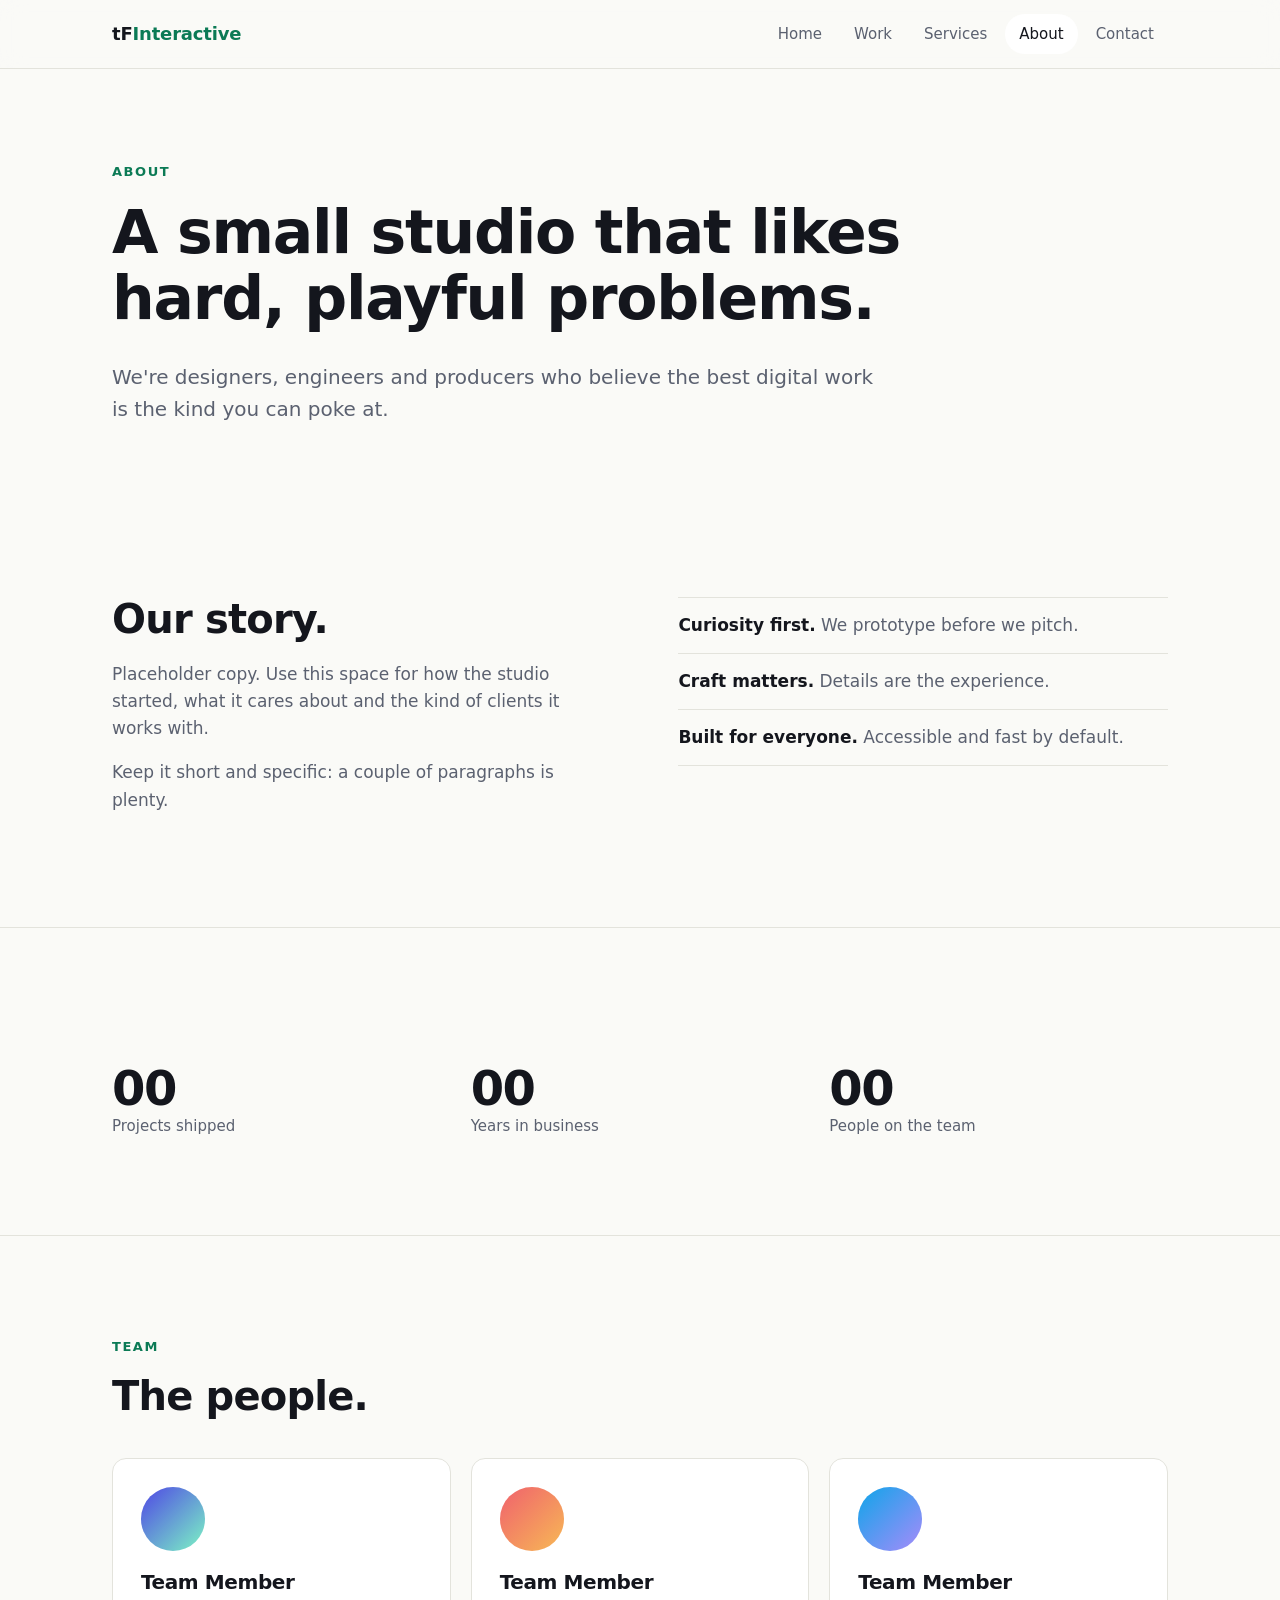
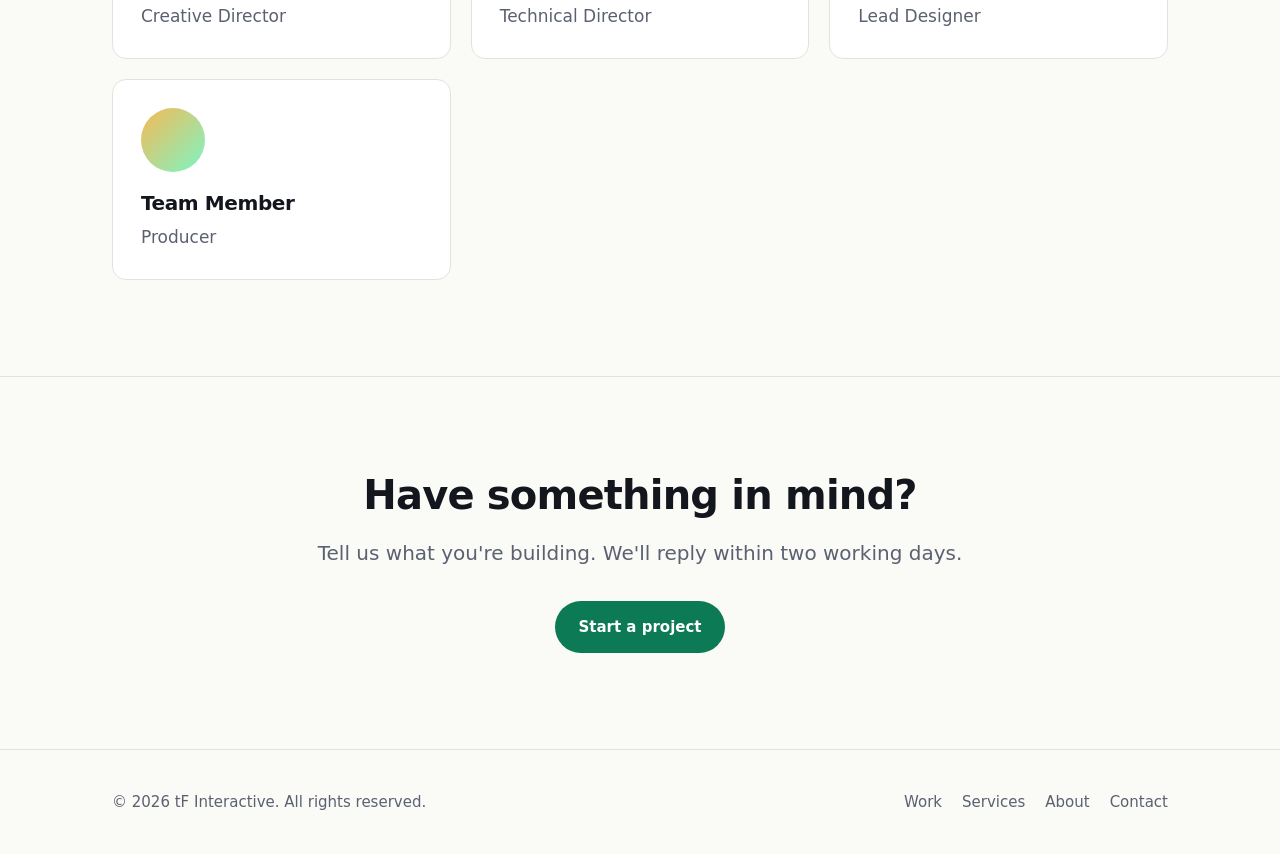
==== about.html @ cb9903c8 "Add five-page static website shell for interactive media company Home, Work, Services, About and Con" ====
<!DOCTYPE html>
<html lang="en">
<head>
  <meta charset="utf-8">
  <meta name="viewport" content="width=device-width, initial-scale=1">
  <title>About — tF Interactive</title>
  <meta name="description" content="Who we are and how we work.">
  <meta name="color-scheme" content="dark light">
  <link rel="stylesheet" href="css/styles.css">
  <script src="js/main.js" defer></script>
</head>
<body>
  <a class="skip-link" href="#main">Skip to content</a>

  <header class="site-header">
    <div class="container header-inner">
      <a class="brand" href="index.html">tF<span>Interactive</span></a>
      <button class="nav-toggle" type="button" aria-expanded="false" aria-controls="site-nav" aria-label="Toggle menu">
        <span></span><span></span>
      </button>
      <nav id="site-nav" class="site-nav" aria-label="Primary">
        <a href="index.html">Home</a>
        <a href="work.html">Work</a>
        <a href="services.html">Services</a>
        <a href="about.html" aria-current="page">About</a>
        <a href="contact.html">Contact</a>
      </nav>
    </div>
  </header>

  <main id="main">
    <section class="page-hero">
      <div class="container">
        <span class="eyebrow">About</span>
        <h1>A small studio that likes hard, playful problems.</h1>
        <p class="lead">We're designers, engineers and producers who believe the best digital work is the kind you can poke at.</p>
      </div>
    </section>

    <section class="section">
      <div class="container split">
        <div class="reveal">
          <h2>Our story.</h2>
          <p class="muted">Placeholder copy. Use this space for how the studio started, what it cares about and the kind of clients it works with.</p>
          <p class="muted">Keep it short and specific: a couple of paragraphs is plenty.</p>
        </div>
        <ul class="list-plain reveal">
          <li><strong>Curiosity first.</strong> <span class="muted">We prototype before we pitch.</span></li>
          <li><strong>Craft matters.</strong> <span class="muted">Details are the experience.</span></li>
          <li><strong>Built for everyone.</strong> <span class="muted">Accessible and fast by default.</span></li>
        </ul>
      </div>
    </section>

    <section class="section">
      <div class="container">
        <div class="grid stats">
          <div class="stat reveal"><strong>00</strong><span>Projects shipped</span></div>
          <div class="stat reveal"><strong>00</strong><span>Years in business</span></div>
          <div class="stat reveal"><strong>00</strong><span>People on the team</span></div>
        </div>
      </div>
    </section>

    <section class="section">
      <div class="container">
        <span class="eyebrow">Team</span>
        <h2>The people.</h2>
        <div class="grid">
          <article class="card reveal">
            <div class="avatar" style="--c1: #4f46e5; --c2: #7cf5c4"></div>
            <h3>Team Member</h3>
            <p class="muted">Creative Director</p>
          </article>
          <article class="card reveal">
            <div class="avatar" style="--c1: #f0616d; --c2: #f7b955"></div>
            <h3>Team Member</h3>
            <p class="muted">Technical Director</p>
          </article>
          <article class="card reveal">
            <div class="avatar" style="--c1: #0ea5e9; --c2: #a78bfa"></div>
            <h3>Team Member</h3>
            <p class="muted">Lead Designer</p>
          </article>
          <article class="card reveal">
            <div class="avatar" style="--c1: #f7b955; --c2: #7cf5c4"></div>
            <h3>Team Member</h3>
            <p class="muted">Producer</p>
          </article>
        </div>
      </div>
    </section>

    <section class="section cta">
      <div class="container reveal">
        <h2>Have something in mind?</h2>
        <p class="lead">Tell us what you're building. We'll reply within two working days.</p>
        <div class="btn-row">
          <a class="btn" href="contact.html">Start a project</a>
        </div>
      </div>
    </section>
  </main>

  <footer class="site-footer">
    <div class="container footer-inner">
      <span>&copy; <span data-year>2026</span> tF Interactive. All rights reserved.</span>
      <nav class="footer-links" aria-label="Footer">
        <a href="work.html">Work</a>
        <a href="services.html">Services</a>
        <a href="about.html">About</a>
        <a href="contact.html">Contact</a>
      </nav>
    </div>
  </footer>
</body>
</html>
---- css/styles.css ----
/* ---------- Tokens ---------- */
:root {
  --bg: #0b0c10;
  --surface: #14161d;
  --border: #262a36;
  --text: #eceef4;
  --muted: #9aa1b2;
  --accent: #7cf5c4;
  --accent-ink: #06261a;
  --radius: 14px;
  --max: 1120px;
  --gutter: clamp(1rem, 4vw, 2rem);
  --font: system-ui, -apple-system, "Segoe UI", Roboto, "Helvetica Neue", Arial, sans-serif;
}

@media (prefers-color-scheme: light) {
  :root {
    --bg: #fafaf7;
    --surface: #ffffff;
    --border: #e3e3dc;
    --text: #14161d;
    --muted: #5b6170;
    --accent: #0b7a55;
    --accent-ink: #ffffff;
  }
}

/* ---------- Base ---------- */
*,
*::before,
*::after { box-sizing: border-box; }

html { scroll-behavior: smooth; }

body {
  margin: 0;
  min-height: 100vh;
  display: flex;
  flex-direction: column;
  background: var(--bg);
  color: var(--text);
  font-family: var(--font);
  font-size: 1.0625rem;
  line-height: 1.6;
  -webkit-font-smoothing: antialiased;
}

main { flex: 1; }

h1, h2, h3 {
  margin: 0 0 0.5em;
  line-height: 1.1;
  letter-spacing: -0.02em;
  text-wrap: balance;
}
h1 { font-size: clamp(2.5rem, 7vw, 4.75rem); font-weight: 700; }
h2 { font-size: clamp(1.75rem, 4vw, 2.5rem); font-weight: 650; }
h3 { font-size: 1.25rem; font-weight: 600; }

p { margin: 0 0 1em; }
a { color: inherit; }
img { max-width: 100%; display: block; }

:focus-visible {
  outline: 2px solid var(--accent);
  outline-offset: 3px;
  border-radius: 4px;
}

.container {
  width: 100%;
  max-width: var(--max);
  margin-inline: auto;
  padding-inline: var(--gutter);
}

.section { padding-block: clamp(3rem, 8vw, 6rem); }
.section + .section { border-top: 1px solid var(--border); }

.eyebrow {
  display: inline-block;
  margin-bottom: 1rem;
  color: var(--accent);
  font-size: 0.8125rem;
  font-weight: 600;
  letter-spacing: 0.12em;
  text-transform: uppercase;
}

.lead {
  max-width: 60ch;
  color: var(--muted);
  font-size: clamp(1.0625rem, 2vw, 1.25rem);
}

.muted { color: var(--muted); }

.skip-link {
  position: absolute;
  left: -9999px;
  top: 0.5rem;
  padding: 0.5rem 1rem;
  background: var(--accent);
  color: var(--accent-ink);
  border-radius: 8px;
  z-index: 100;
}
.skip-link:focus { left: 0.5rem; }

/* ---------- Header / nav ---------- */
.site-header {
  position: sticky;
  top: 0;
  z-index: 50;
  background: color-mix(in srgb, var(--bg) 85%, transparent);
  backdrop-filter: blur(12px);
  border-bottom: 1px solid var(--border);
}

.header-inner {
  display: flex;
  align-items: center;
  justify-content: space-between;
  min-height: 4.25rem;
}

.brand {
  font-size: 1.125rem;
  font-weight: 700;
  letter-spacing: -0.01em;
  text-decoration: none;
}
.brand span { color: var(--accent); }

.site-nav {
  display: flex;
  align-items: center;
  gap: 0.25rem;
}

.site-nav a {
  padding: 0.5rem 0.875rem;
  border-radius: 999px;
  color: var(--muted);
  font-size: 0.9375rem;
  font-weight: 500;
  text-decoration: none;
  transition: color 0.15s, background-color 0.15s;
}
.site-nav a:hover { color: var(--text); }
.site-nav a[aria-current="page"] {
  color: var(--text);
  background: var(--surface);
}

.nav-toggle {
  display: none;
  width: 2.75rem;
  height: 2.75rem;
  padding: 0;
  background: none;
  border: 1px solid var(--border);
  border-radius: 10px;
  cursor: pointer;
}
.nav-toggle span {
  display: block;
  width: 1.125rem;
  height: 2px;
  margin: 5px auto;
  background: var(--text);
  transition: transform 0.2s;
}
.nav-toggle[aria-expanded="true"] span:first-child { transform: translateY(3.5px) rotate(45deg); }
.nav-toggle[aria-expanded="true"] span:last-child { transform: translateY(-3.5px) rotate(-45deg); }

@media (max-width: 720px) {
  .nav-toggle { display: block; }
  .site-nav {
    display: none;
    position: absolute;
    inset: 100% 0 auto 0;
    flex-direction: column;
    align-items: stretch;
    padding: 0.75rem var(--gutter) 1.25rem;
    background: var(--bg);
    border-bottom: 1px solid var(--border);
  }
  .site-nav.is-open { display: flex; }
  .site-nav a { padding: 0.875rem 1rem; border-radius: 10px; font-size: 1.0625rem; }
}

/* ---------- Buttons ---------- */
.btn {
  display: inline-flex;
  align-items: center;
  gap: 0.5rem;
  padding: 0.8125rem 1.375rem;
  border: 1px solid transparent;
  border-radius: 999px;
  background: var(--accent);
  color: var(--accent-ink);
  font: inherit;
  font-size: 0.9375rem;
  font-weight: 600;
  text-decoration: none;
  cursor: pointer;
  transition: transform 0.15s, filter 0.15s;
}
.btn:hover { transform: translateY(-1px); filter: brightness(1.08); }
.btn-ghost {
  background: transparent;
  border-color: var(--border);
  color: var(--text);
}

.btn-row { display: flex; flex-wrap: wrap; gap: 0.75rem; margin-top: 2rem; }

/* ---------- Hero ---------- */
.hero {
  position: relative;
  overflow: hidden;
  padding-block: clamp(4rem, 12vw, 9rem);
}
.hero::before {
  content: "";
  position: absolute;
  inset: -40% -10% auto auto;
  width: min(70vw, 720px);
  aspect-ratio: 1;
  background: radial-gradient(circle, color-mix(in srgb, var(--accent) 28%, transparent), transparent 65%);
  pointer-events: none;
}
.hero > .container { position: relative; }
.hero h1 { max-width: 16ch; }
.hero h1 em { font-style: normal; color: var(--accent); }

.page-hero { padding-block: clamp(3rem, 8vw, 5.5rem) clamp(2rem, 5vw, 3.5rem); }
.page-hero h1 { font-size: clamp(2.25rem, 6vw, 3.75rem); }

/* ---------- Grids & cards ---------- */
.grid {
  display: grid;
  gap: 1.25rem;
  grid-template-columns: repeat(auto-fit, minmax(min(100%, 17.5rem), 1fr));
  margin-top: 2.5rem;
}

.card {
  padding: 1.75rem;
  background: var(--surface);
  border: 1px solid var(--border);
  border-radius: var(--radius);
}
.card p:last-child { margin-bottom: 0; }
.card .num {
  display: block;
  margin-bottom: 1.25rem;
  color: var(--accent);
  font-size: 0.8125rem;
  font-weight: 600;
  letter-spacing: 0.1em;
}

.stats { text-align: left; }
.stat strong {
  display: block;
  font-size: clamp(2rem, 5vw, 3rem);
  font-weight: 700;
  letter-spacing: -0.03em;
  line-height: 1;
}
.stat span { color: var(--muted); font-size: 0.9375rem; }

/* ---------- Work ---------- */
.filters { display: flex; flex-wrap: wrap; gap: 0.5rem; margin-top: 2rem; }
.filter {
  padding: 0.5rem 1rem;
  background: transparent;
  border: 1px solid var(--border);
  border-radius: 999px;
  color: var(--muted);
  font: inherit;
  font-size: 0.875rem;
  font-weight: 500;
  cursor: pointer;
}
.filter[aria-pressed="true"] {
  background: var(--text);
  border-color: var(--text);
  color: var(--bg);
}

.project {
  display: block;
  overflow: hidden;
  background: var(--surface);
  border: 1px solid var(--border);
  border-radius: var(--radius);
  text-decoration: none;
  transition: transform 0.2s, border-color 0.2s;
}
.project:hover { transform: translateY(-4px); border-color: var(--accent); }
.project[hidden] { display: none; }

.project-thumb {
  aspect-ratio: 4 / 3;
  background: linear-gradient(135deg, var(--c1, #4f46e5), var(--c2, #7cf5c4));
}
.project-body { padding: 1.25rem 1.5rem 1.5rem; }
.project-body h3 { margin-bottom: 0.25rem; }
.project-body p { margin: 0; color: var(--muted); font-size: 0.9375rem; }

/* ---------- Team ---------- */
.avatar {
  width: 4rem;
  height: 4rem;
  margin-bottom: 1.25rem;
  border-radius: 50%;
  background: linear-gradient(135deg, var(--c1, #4f46e5), var(--c2, #7cf5c4));
}

/* ---------- Split layout ---------- */
.split {
  display: grid;
  gap: clamp(2rem, 6vw, 5rem);
  grid-template-columns: repeat(auto-fit, minmax(min(100%, 20rem), 1fr));
  align-items: start;
}

.list-plain { margin: 0; padding: 0; list-style: none; }
.list-plain li { padding-block: 0.875rem; border-bottom: 1px solid var(--border); }
.list-plain li:first-child { border-top: 1px solid var(--border); }

/* ---------- Form ---------- */
.form { display: grid; gap: 1.25rem; }
.field { display: grid; gap: 0.375rem; }
.field label { font-size: 0.875rem; font-weight: 600; }

.field input,
.field select,
.field textarea {
  width: 100%;
  padding: 0.8125rem 1rem;
  background: var(--surface);
  border: 1px solid var(--border);
  border-radius: 10px;
  color: var(--text);
  font: inherit;
}
.field textarea { min-height: 9rem; resize: vertical; }
.field input:focus,
.field select:focus,
.field textarea:focus { outline: 2px solid var(--accent); outline-offset: 1px; }
.field [aria-invalid="true"] { border-color: #f0616d; }
.field .error { min-height: 1.25em; color: #f0616d; font-size: 0.8125rem; }

.form-status { margin: 0; font-weight: 600; color: var(--accent); }

/* ---------- CTA & footer ---------- */
.cta { text-align: center; }
.cta .lead { margin-inline: auto; }
.cta .btn-row { justify-content: center; }

.site-footer {
  padding-block: 2.5rem;
  border-top: 1px solid var(--border);
  color: var(--muted);
  font-size: 0.9375rem;
}
.footer-inner {
  display: flex;
  flex-wrap: wrap;
  align-items: center;
  justify-content: space-between;
  gap: 1rem 2rem;
}
.footer-links { display: flex; flex-wrap: wrap; gap: 1.25rem; }
.footer-links a { text-decoration: none; }
.footer-links a:hover { color: var(--text); }

/* ---------- Scroll reveal (only when JS is running) ---------- */
.js .reveal {
  opacity: 0;
  transform: translateY(16px);
  transition: opacity 0.6s ease, transform 0.6s ease;
}
.js .reveal.is-visible { opacity: 1; transform: none; }

@media (prefers-reduced-motion: reduce) {
  html { scroll-behavior: auto; }
  *, *::before, *::after { transition: none !important; }
  .js .reveal { opacity: 1; transform: none; }
}
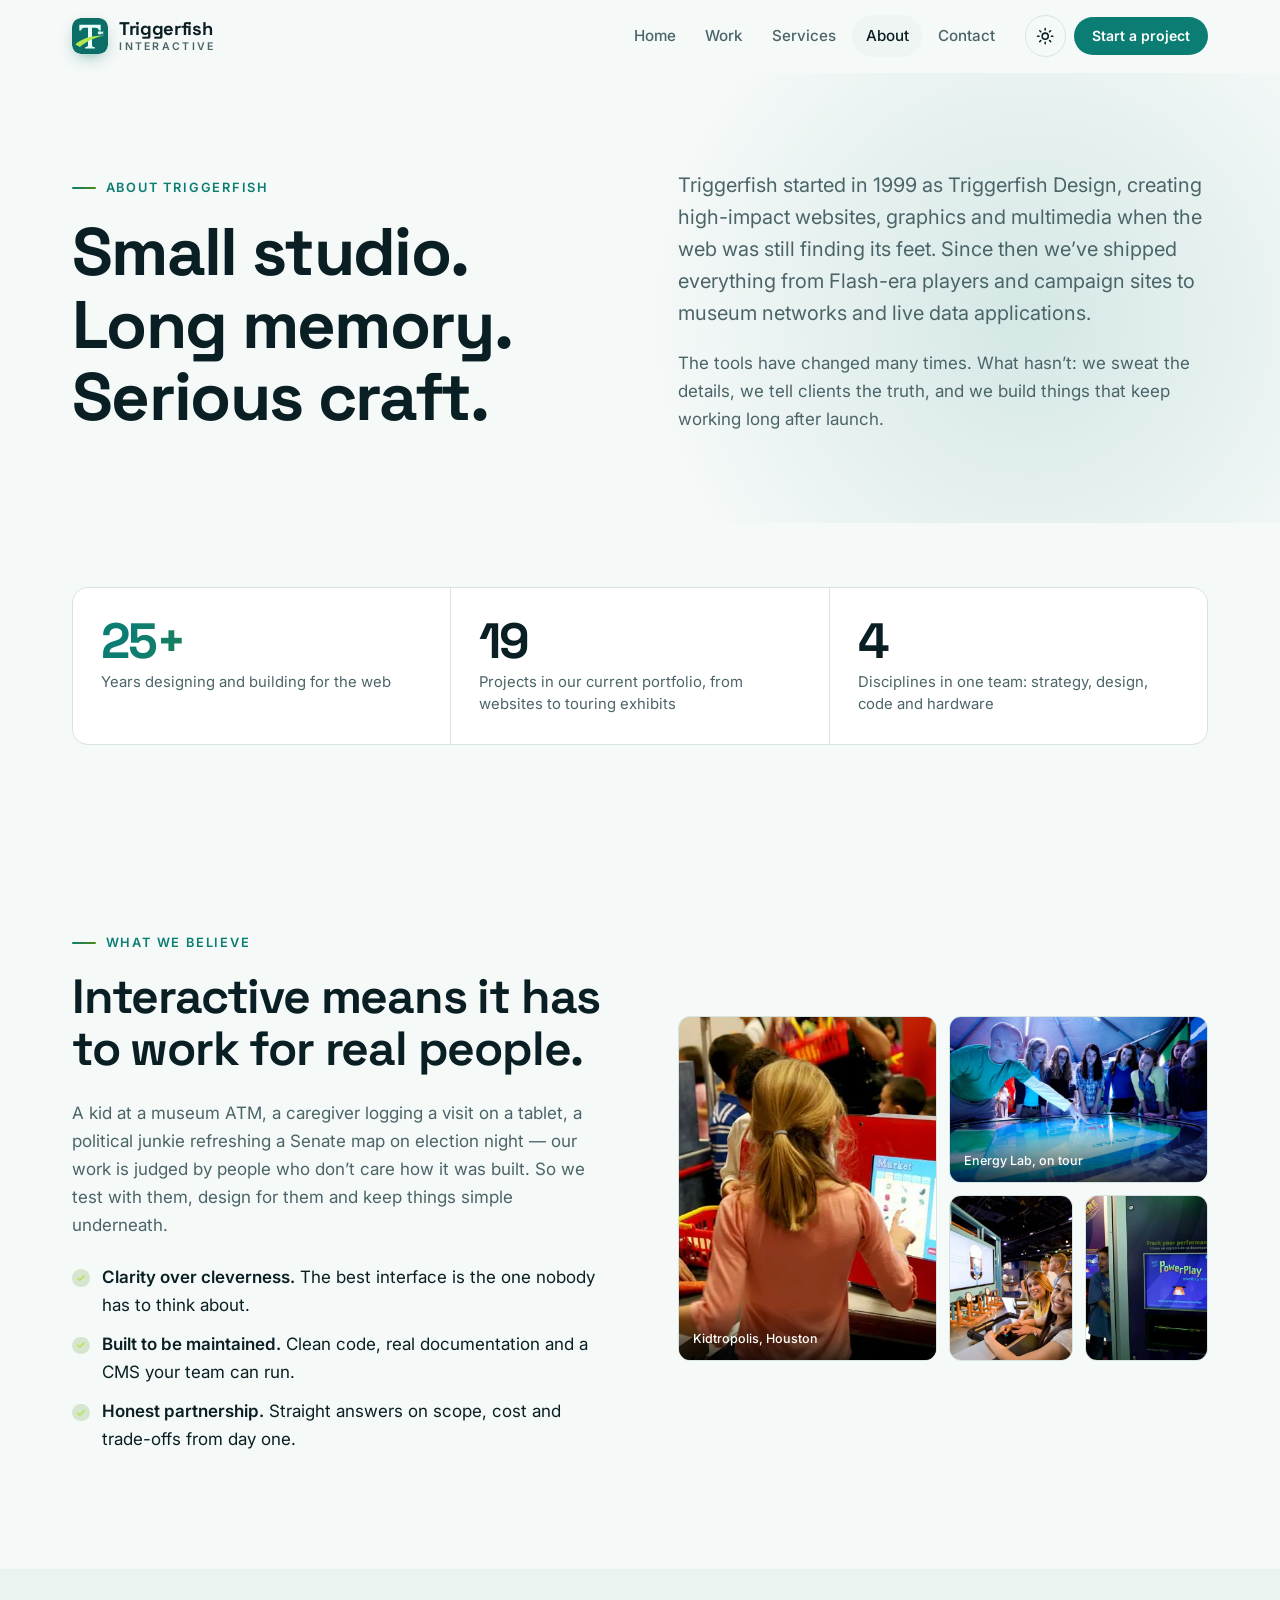
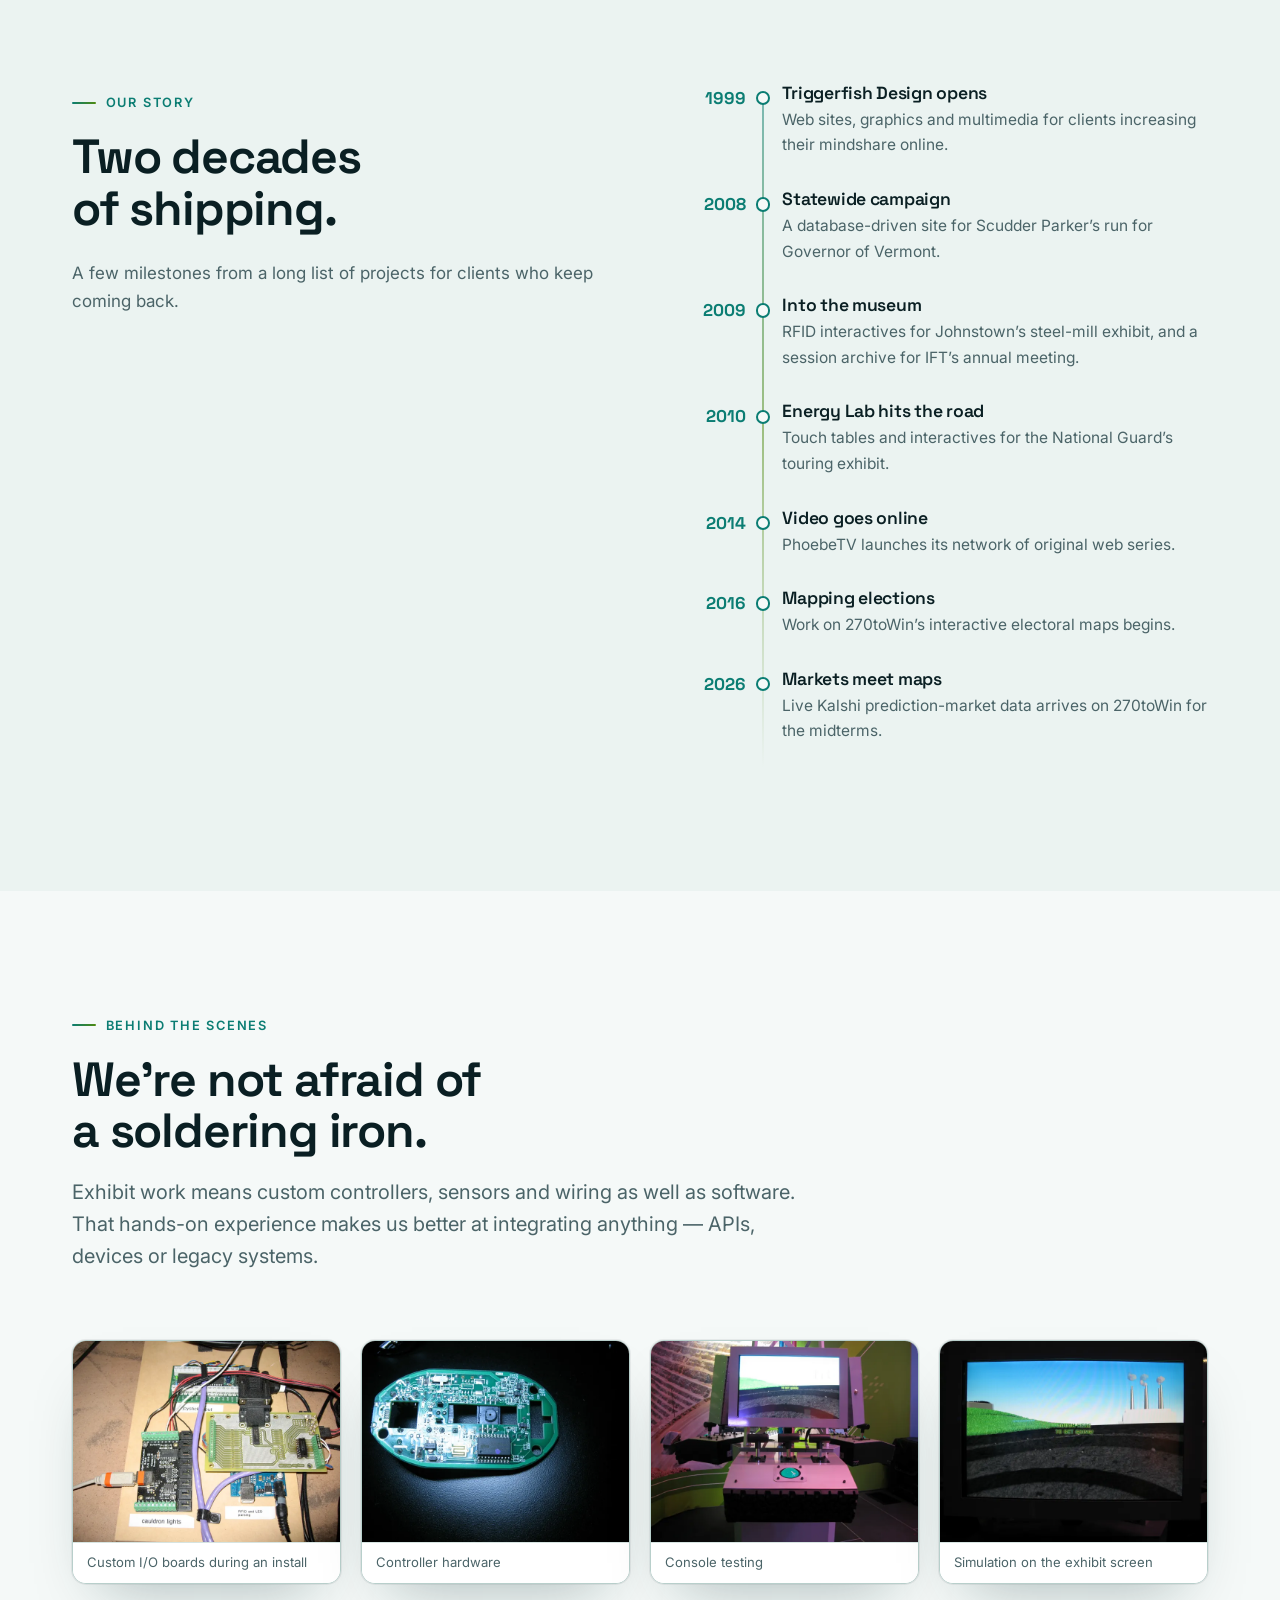
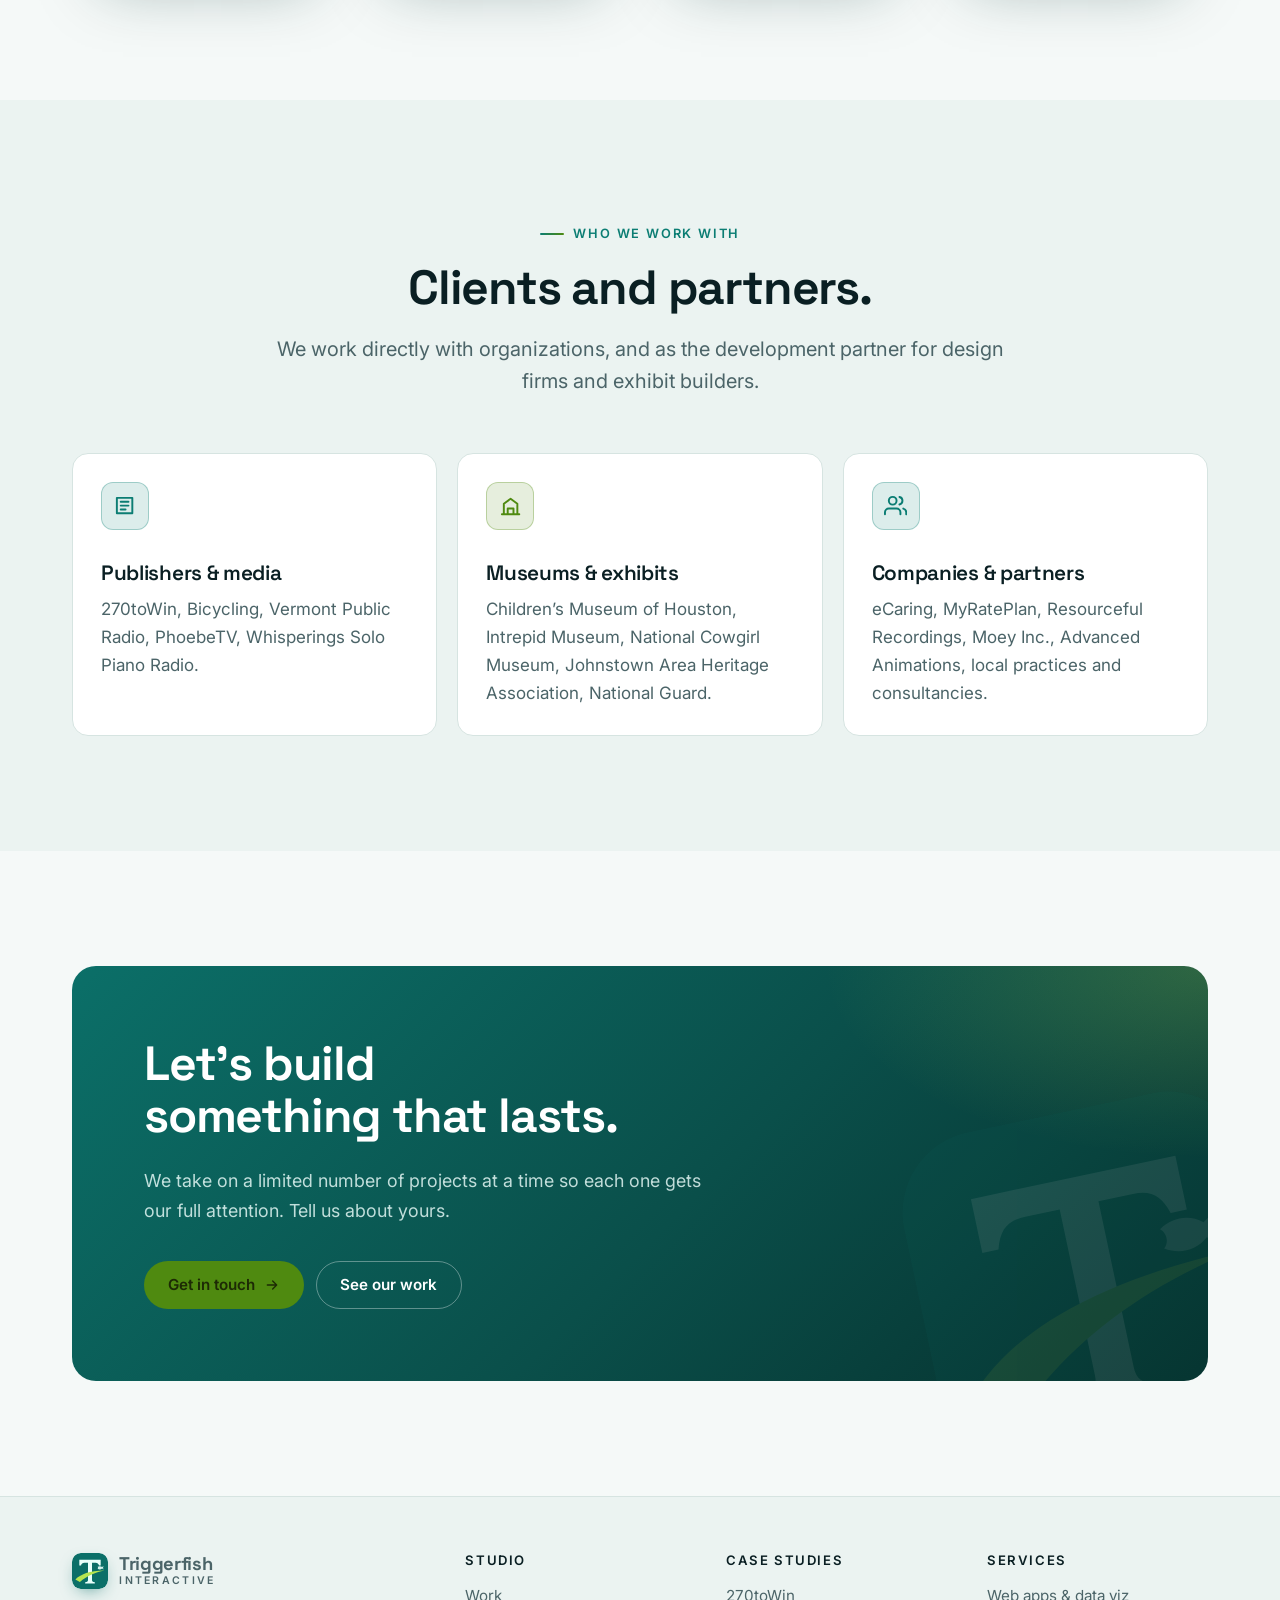
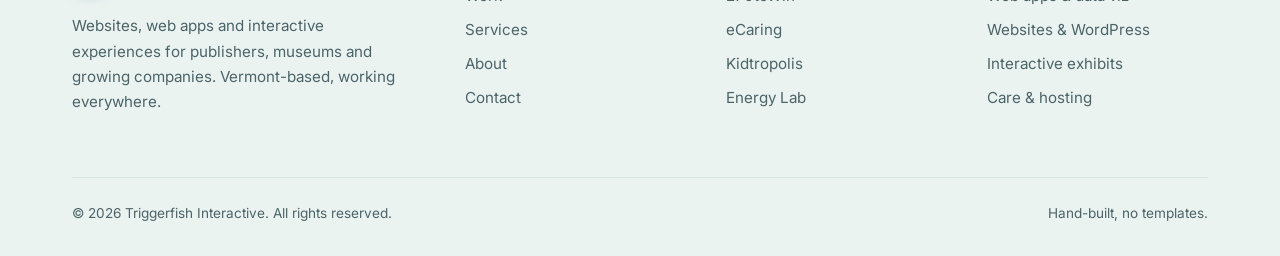
==== commit b8b36c6c: "Build Triggerfish Interactive promotional website Replace the placeholder shell with a full portfoli" ====
--- a/about.html
+++ b/about.html
@@ -3,10 +3,22 @@
 <head>
   <meta charset="utf-8">
   <meta name="viewport" content="width=device-width, initial-scale=1">
-  <title>About — tF Interactive</title>
-  <meta name="description" content="Who we are and how we work.">
+  <title>About — Triggerfish Interactive</title>
+  <meta name="description" content="Since 1999, Triggerfish has built websites, web apps and interactive experiences for publishers, museums and growing companies.">
   <meta name="color-scheme" content="dark light">
+  <meta name="theme-color" content="#061418">
+  <meta property="og:type" content="website">
+  <meta property="og:title" content="About — Triggerfish Interactive">
+  <meta property="og:description" content="Since 1999, Triggerfish has built websites, web apps and interactive experiences for publishers, museums and growing companies.">
+  <meta property="og:image" content="img/og-image.png">
+  <meta name="twitter:card" content="summary_large_image">
+  <link rel="icon" href="img/favicon.svg" type="image/svg+xml">
+  <link rel="apple-touch-icon" href="img/apple-touch-icon.png">
+  <link rel="preconnect" href="https://fonts.googleapis.com">
+  <link rel="preconnect" href="https://fonts.gstatic.com" crossorigin>
+  <link rel="stylesheet" href="https://fonts.googleapis.com/css2?family=Inter:wght@400;500;600;700&family=Space+Grotesk:wght@500;600;700&display=swap">
   <link rel="stylesheet" href="css/styles.css">
+  <script>try{var t=localStorage.getItem('tf-theme');if(t)document.documentElement.dataset.theme=t}catch(e){}</script>
   <script src="js/main.js" defer></script>
 </head>
 <body>
@@ -14,10 +26,10 @@
 
   <header class="site-header">
     <div class="container header-inner">
-      <a class="brand" href="index.html">tF<span>Interactive</span></a>
-      <button class="nav-toggle" type="button" aria-expanded="false" aria-controls="site-nav" aria-label="Toggle menu">
-        <span></span><span></span>
-      </button>
+      <a class="brand" href="index.html" aria-label="Triggerfish Interactive home">
+        <img class="brand-mark" src="img/favicon.svg" alt="" width="36" height="36">
+        <span class="brand-text"><span class="brand-name">Triggerfish</span><span class="brand-sub">Interactive</span></span>
+      </a>
       <nav id="site-nav" class="site-nav" aria-label="Primary">
         <a href="index.html">Home</a>
         <a href="work.html">Work</a>
@@ -25,92 +37,189 @@
         <a href="about.html" aria-current="page">About</a>
         <a href="contact.html">Contact</a>
       </nav>
+      <div class="header-actions">
+        <button class="icon-btn theme-toggle" type="button" aria-label="Toggle color theme">
+          <svg class="icon-moon" viewBox="0 0 24 24" fill="none" stroke="currentColor" stroke-width="2" stroke-linecap="round" stroke-linejoin="round" aria-hidden="true"><path d="M21 12.8A9 9 0 1 1 11.2 3a7 7 0 0 0 9.8 9.8z"/></svg>
+          <svg class="icon-sun" viewBox="0 0 24 24" fill="none" stroke="currentColor" stroke-width="2" stroke-linecap="round" stroke-linejoin="round" aria-hidden="true"><circle cx="12" cy="12" r="4"/><path d="M12 2v2M12 20v2M4.9 4.9l1.4 1.4M17.7 17.7l1.4 1.4M2 12h2M20 12h2M4.9 19.1l1.4-1.4M17.7 6.3l1.4-1.4"/></svg>
+        </button>
+        <a class="btn btn-sm header-cta" href="contact.html">Start a project</a>
+        <button class="icon-btn nav-toggle" type="button" aria-expanded="false" aria-controls="site-nav" aria-label="Menu">
+          <span></span><span></span>
+        </button>
+      </div>
     </div>
   </header>
 
   <main id="main">
     <section class="page-hero">
-      <div class="container">
-        <span class="eyebrow">About</span>
-        <h1>A small studio that likes hard, playful problems.</h1>
-        <p class="lead">We're designers, engineers and producers who believe the best digital work is the kind you can poke at.</p>
+      <div class="container split top">
+        <div>
+          <span class="eyebrow">About Triggerfish</span>
+          <h1>Small studio. Long memory. Serious craft.</h1>
+        </div>
+        <div>
+          <p class="lead mt-0">Triggerfish started in 1999 as Triggerfish Design, creating high-impact websites, graphics and multimedia when the web was still finding its feet. Since then we’ve shipped everything from Flash-era players and campaign sites to museum networks and live data applications.</p>
+          <p class="muted">The tools have changed many times. What hasn’t: we sweat the details, we tell clients the truth, and we build things that keep working long after launch.</p>
+        </div>
+      </div>
+    </section>
+
+    <section class="section-tight">
+      <div class="container">
+        <div class="stats reveal">
+          <div class="stat"><strong class="text-gradient">25+</strong><span>Years designing and building for the web</span></div>
+          <div class="stat"><strong>19</strong><span>Projects in our current portfolio, from websites to touring exhibits</span></div>
+          <div class="stat"><strong>4</strong><span>Disciplines in one team: strategy, design, code and hardware</span></div>
+        </div>
       </div>
     </section>
 
     <section class="section">
       <div class="container split">
         <div class="reveal">
-          <h2>Our story.</h2>
-          <p class="muted">Placeholder copy. Use this space for how the studio started, what it cares about and the kind of clients it works with.</p>
-          <p class="muted">Keep it short and specific: a couple of paragraphs is plenty.</p>
-        </div>
-        <ul class="list-plain reveal">
-          <li><strong>Curiosity first.</strong> <span class="muted">We prototype before we pitch.</span></li>
-          <li><strong>Craft matters.</strong> <span class="muted">Details are the experience.</span></li>
-          <li><strong>Built for everyone.</strong> <span class="muted">Accessible and fast by default.</span></li>
-        </ul>
+          <span class="eyebrow">What we believe</span>
+          <h2>Interactive means it has to work for real people.</h2>
+          <p class="muted">A kid at a museum ATM, a caregiver logging a visit on a tablet, a political junkie refreshing a Senate map on election night — our work is judged by people who don’t care how it was built. So we test with them, design for them and keep things simple underneath.</p>
+          <ul class="checklist">
+            <li><strong>Clarity over cleverness.</strong> The best interface is the one nobody has to think about.</li>
+            <li><strong>Built to be maintained.</strong> Clean code, real documentation and a CMS your team can run.</li>
+            <li><strong>Honest partnership.</strong> Straight answers on scope, cost and trade-offs from day one.</li>
+          </ul>
+        </div>
+        <div class="mosaic reveal" aria-label="Our work in the field">
+          <figure class="m1"><img src="img/work/kidtropolis-bank-card.webp" alt="Children using a Kidtropolis kiosk" width="720" height="540" loading="lazy"><figcaption>Kidtropolis, Houston</figcaption></figure>
+          <figure class="m2"><img src="img/work/energylab-crowd-card.webp" alt="Students at an Energy Lab touch table" width="720" height="540" loading="lazy"><figcaption>Energy Lab, on tour</figcaption></figure>
+          <figure><img src="img/work/intrepid-buoyancy-card.webp" alt="Intrepid Exploreum buoyancy interactive" width="720" height="540" loading="lazy"></figure>
+          <figure><img src="img/work/powerplay-tracker-card.webp" alt="Powerplay fitness tracker kiosk" width="720" height="540" loading="lazy"></figure>
+        </div>
+      </div>
+    </section>
+
+    <section class="section section-alt">
+      <div class="container split top">
+        <div class="reveal">
+          <span class="eyebrow">Our story</span>
+          <h2>Two decades of shipping.</h2>
+          <p class="muted">A few milestones from a long list of projects for clients who keep coming back.</p>
+        </div>
+        <ol class="timeline reveal">
+          <li><span class="year">1999</span><div><h3>Triggerfish Design opens</h3><p>Web sites, graphics and multimedia for clients increasing their mindshare online.</p></div></li>
+          <li><span class="year">2008</span><div><h3>Statewide campaign</h3><p>A database-driven site for Scudder Parker’s run for Governor of Vermont.</p></div></li>
+          <li><span class="year">2009</span><div><h3>Into the museum</h3><p>RFID interactives for Johnstown’s steel-mill exhibit, and a session archive for IFT’s annual meeting.</p></div></li>
+          <li><span class="year">2010</span><div><h3>Energy Lab hits the road</h3><p>Touch tables and interactives for the National Guard’s touring exhibit.</p></div></li>
+          <li><span class="year">2014</span><div><h3>Video goes online</h3><p>PhoebeTV launches its network of original web series.</p></div></li>
+          <li><span class="year">2016</span><div><h3>Mapping elections</h3><p>Work on 270toWin’s interactive electoral maps begins.</p></div></li>
+          <li><span class="year">2026</span><div><h3>Markets meet maps</h3><p>Live Kalshi prediction-market data arrives on 270toWin for the midterms.</p></div></li>
+        </ol>
       </div>
     </section>
 
     <section class="section">
       <div class="container">
-        <div class="grid stats">
-          <div class="stat reveal"><strong>00</strong><span>Projects shipped</span></div>
-          <div class="stat reveal"><strong>00</strong><span>Years in business</span></div>
-          <div class="stat reveal"><strong>00</strong><span>People on the team</span></div>
-        </div>
-      </div>
-    </section>
-
-    <section class="section">
-      <div class="container">
-        <span class="eyebrow">Team</span>
-        <h2>The people.</h2>
-        <div class="grid">
+        <div class="section-head-row">
+          <div class="section-head">
+            <span class="eyebrow">Behind the scenes</span>
+            <h2>We’re not afraid of a soldering iron.</h2>
+            <p class="lead">Exhibit work means custom controllers, sensors and wiring as well as software. That hands-on experience makes us better at integrating anything — APIs, devices or legacy systems.</p>
+          </div>
+        </div>
+        <div class="grid grid-4" data-stagger>
+          <figure class="shot reveal" style="cursor:default"><img src="img/work/lab-boards-card.webp" alt="Custom I/O boards" width="720" height="540" loading="lazy"><figcaption>Custom I/O boards during an install</figcaption></figure>
+          <figure class="shot reveal" style="cursor:default"><img src="img/work/lab-circuit-card.webp" alt="A controller circuit board" width="720" height="540" loading="lazy"><figcaption>Controller hardware</figcaption></figure>
+          <figure class="shot reveal" style="cursor:default"><img src="img/work/lab-console-card.webp" alt="An exhibit console under test" width="720" height="540" loading="lazy"><figcaption>Console testing</figcaption></figure>
+          <figure class="shot reveal" style="cursor:default"><img src="img/work/lab-sim-card.webp" alt="A wind-energy simulation running on an exhibit screen" width="720" height="540" loading="lazy"><figcaption>Simulation on the exhibit screen</figcaption></figure>
+        </div>
+      </div>
+    </section>
+
+    <section class="section section-alt">
+      <div class="container">
+        <div class="section-head center">
+          <span class="eyebrow">Who we work with</span>
+          <h2>Clients and partners.</h2>
+          <p class="lead">We work directly with organizations, and as the development partner for design firms and exhibit builders.</p>
+        </div>
+        <div class="grid grid-3" data-stagger>
           <article class="card reveal">
-            <div class="avatar" style="--c1: #4f46e5; --c2: #7cf5c4"></div>
-            <h3>Team Member</h3>
-            <p class="muted">Creative Director</p>
+            <span class="icon-tile"><svg viewBox="0 0 24 24" fill="none" stroke="currentColor" stroke-width="2" stroke-linecap="round" stroke-linejoin="round" aria-hidden="true"><path d="M4 4h16v16H4z"/><path d="M8 8h8M8 12h8M8 16h5"/></svg></span>
+            <h3 class="mt-2">Publishers &amp; media</h3>
+            <p class="muted">270toWin, Bicycling, Vermont Public Radio, PhoebeTV, Whisperings Solo Piano Radio.</p>
           </article>
           <article class="card reveal">
-            <div class="avatar" style="--c1: #f0616d; --c2: #f7b955"></div>
-            <h3>Team Member</h3>
-            <p class="muted">Technical Director</p>
+            <span class="icon-tile lime"><svg viewBox="0 0 24 24" fill="none" stroke="currentColor" stroke-width="2" stroke-linecap="round" stroke-linejoin="round" aria-hidden="true"><path d="M3 21h18M5 21V10l7-5 7 5v11M9 21v-6h6v6"/></svg></span>
+            <h3 class="mt-2">Museums &amp; exhibits</h3>
+            <p class="muted">Children’s Museum of Houston, Intrepid Museum, National Cowgirl Museum, Johnstown Area Heritage Association, National Guard.</p>
           </article>
           <article class="card reveal">
-            <div class="avatar" style="--c1: #0ea5e9; --c2: #a78bfa"></div>
-            <h3>Team Member</h3>
-            <p class="muted">Lead Designer</p>
+            <span class="icon-tile"><svg viewBox="0 0 24 24" fill="none" stroke="currentColor" stroke-width="2" stroke-linecap="round" stroke-linejoin="round" aria-hidden="true"><path d="M17 21v-2a4 4 0 0 0-4-4H5a4 4 0 0 0-4 4v2"/><circle cx="9" cy="7" r="4"/><path d="M23 21v-2a4 4 0 0 0-3-3.9M16 3.1a4 4 0 0 1 0 7.8"/></svg></span>
+            <h3 class="mt-2">Companies &amp; partners</h3>
+            <p class="muted">eCaring, MyRatePlan, Resourceful Recordings, Moey Inc., Advanced Animations, local practices and consultancies.</p>
           </article>
-          <article class="card reveal">
-            <div class="avatar" style="--c1: #f7b955; --c2: #7cf5c4"></div>
-            <h3>Team Member</h3>
-            <p class="muted">Producer</p>
-          </article>
-        </div>
-      </div>
-    </section>
-
-    <section class="section cta">
-      <div class="container reveal">
-        <h2>Have something in mind?</h2>
-        <p class="lead">Tell us what you're building. We'll reply within two working days.</p>
-        <div class="btn-row">
-          <a class="btn" href="contact.html">Start a project</a>
+        </div>
+      </div>
+    </section>
+
+    <section class="section">
+      <div class="container">
+        <div class="cta-band reveal">
+          <h2>Let’s build something that lasts.</h2>
+          <p>We take on a limited number of projects at a time so each one gets our full attention. Tell us about yours.</p>
+          <div class="btn-row">
+            <a class="btn" href="contact.html">Get in touch
+              <svg viewBox="0 0 24 24" fill="none" stroke="currentColor" stroke-width="2" stroke-linecap="round" stroke-linejoin="round" aria-hidden="true"><path d="M5 12h14M13 6l6 6-6 6"/></svg>
+            </a>
+            <a class="btn btn-ghost" href="work.html">See our work</a>
+          </div>
         </div>
       </div>
     </section>
   </main>
 
+
+  
+
   <footer class="site-footer">
-    <div class="container footer-inner">
-      <span>&copy; <span data-year>2026</span> tF Interactive. All rights reserved.</span>
-      <nav class="footer-links" aria-label="Footer">
-        <a href="work.html">Work</a>
-        <a href="services.html">Services</a>
-        <a href="about.html">About</a>
-        <a href="contact.html">Contact</a>
-      </nav>
+    <div class="container">
+      <div class="footer-grid">
+        <div class="footer-about">
+          <a class="brand" href="index.html" aria-label="Triggerfish Interactive home">
+            <img class="brand-mark" src="img/favicon.svg" alt="" width="36" height="36">
+            <span class="brand-text"><span class="brand-name">Triggerfish</span><span class="brand-sub">Interactive</span></span>
+          </a>
+          <p>Websites, web apps and interactive experiences for publishers, museums and growing companies. Vermont-based, working everywhere.</p>
+        </div>
+        <div>
+          <h4>Studio</h4>
+          <ul>
+            <li><a href="work.html">Work</a></li>
+            <li><a href="services.html">Services</a></li>
+            <li><a href="about.html">About</a></li>
+            <li><a href="contact.html">Contact</a></li>
+          </ul>
+        </div>
+        <div>
+          <h4>Case studies</h4>
+          <ul>
+            <li><a href="work/270towin.html">270toWin</a></li>
+            <li><a href="work/ecaring.html">eCaring</a></li>
+            <li><a href="work.html#kidtropolis">Kidtropolis</a></li>
+            <li><a href="work.html#energy-lab">Energy Lab</a></li>
+          </ul>
+        </div>
+        <div>
+          <h4>Services</h4>
+          <ul>
+            <li><a href="services.html#web-apps">Web apps &amp; data viz</a></li>
+            <li><a href="services.html#websites">Websites &amp; WordPress</a></li>
+            <li><a href="services.html#exhibits">Interactive exhibits</a></li>
+            <li><a href="services.html#care">Care &amp; hosting</a></li>
+          </ul>
+        </div>
+      </div>
+      <div class="footer-bottom">
+        <span>&copy; <span data-year>2026</span> Triggerfish Interactive. All rights reserved.</span>
+        <span>Hand-built, no templates.</span>
+      </div>
     </div>
   </footer>
 </body>
--- a/css/styles.css
+++ b/css/styles.css
@@ -1,28 +1,79 @@
-/* ---------- Tokens ---------- */
+/* =========================================================
+   Triggerfish Interactive — site styles
+   Tokens → base → layout → components → pages → motion
+   ========================================================= */
+
+/* ---------- Tokens (dark is the default look) ---------- */
 :root {
-  --bg: #0b0c10;
-  --surface: #14161d;
-  --border: #262a36;
-  --text: #eceef4;
-  --muted: #9aa1b2;
-  --accent: #7cf5c4;
-  --accent-ink: #06261a;
-  --radius: 14px;
-  --max: 1120px;
+  --bg: #061418;
+  --bg-2: #0a1d22;
+  --surface: #0e242a;
+  --surface-2: #133038;
+  --border: #1d3b43;
+  --border-strong: #2b525b;
+  --text: #e6f4f2;
+  --muted: #92adb0;
+  --accent: #2fd6c6;
+  --accent-strong: #5fe6d8;
+  --accent-ink: #022520;
+  --lime: #b5e550;
+  --lime-ink: #1d2a05;
+  --brand: #0b6f68;
+  --danger: #ff7b86;
+  --shadow: 0 30px 60px -25px rgb(0 0 0 / 0.65), 0 0 0 1px rgb(255 255 255 / 0.04);
+  --shadow-sm: 0 10px 30px -15px rgb(0 0 0 / 0.6);
+  --glow: radial-gradient(closest-side, rgb(47 214 198 / 0.22), transparent);
+
+  --radius: 16px;
+  --radius-sm: 10px;
+  --max: 1200px;
   --gutter: clamp(1rem, 4vw, 2rem);
-  --font: system-ui, -apple-system, "Segoe UI", Roboto, "Helvetica Neue", Arial, sans-serif;
+  --header-h: 4.5rem;
+  --font: "Inter", system-ui, -apple-system, "Segoe UI", Roboto, "Helvetica Neue", Arial, sans-serif;
+  --font-display: "Space Grotesk", "Inter", system-ui, sans-serif;
+  color-scheme: dark;
 }
 
 @media (prefers-color-scheme: light) {
-  :root {
-    --bg: #fafaf7;
+  :root:not([data-theme="dark"]) {
+    --bg: #f5f9f8;
+    --bg-2: #ebf3f1;
     --surface: #ffffff;
-    --border: #e3e3dc;
-    --text: #14161d;
-    --muted: #5b6170;
-    --accent: #0b7a55;
+    --surface-2: #eef5f3;
+    --border: #d6e4e1;
+    --border-strong: #b8cfcb;
+    --text: #0a1f23;
+    --muted: #4b6468;
+    --accent: #0b7d73;
+    --accent-strong: #08655d;
     --accent-ink: #ffffff;
+    --lime: #4f8a10;
+    --lime-ink: #ffffff;
+    --shadow: 0 30px 60px -30px rgb(10 50 50 / 0.35), 0 0 0 1px rgb(10 31 35 / 0.06);
+    --shadow-sm: 0 10px 30px -18px rgb(10 50 50 / 0.35);
+    --glow: radial-gradient(closest-side, rgb(11 125 115 / 0.14), transparent);
+    color-scheme: light;
   }
+}
+
+:root[data-theme="light"] {
+  --bg: #f5f9f8;
+  --bg-2: #ebf3f1;
+  --surface: #ffffff;
+  --surface-2: #eef5f3;
+  --border: #d6e4e1;
+  --border-strong: #b8cfcb;
+  --text: #0a1f23;
+  --muted: #4b6468;
+  --accent: #0b7d73;
+  --accent-strong: #08655d;
+  --accent-ink: #ffffff;
+  --lime: #4f8a10;
+  --lime-ink: #ffffff;
+  --shadow: 0 30px 60px -30px rgb(10 50 50 / 0.35), 0 0 0 1px rgb(10 31 35 / 0.06);
+  --shadow-sm: 0 10px 30px -18px rgb(10 50 50 / 0.35);
+  --glow: radial-gradient(closest-side, rgb(11 125 115 / 0.14), transparent);
+  color-scheme: light;
 }
 
 /* ---------- Base ---------- */
@@ -30,7 +81,11 @@
 *::before,
 *::after { box-sizing: border-box; }
 
-html { scroll-behavior: smooth; }
+html {
+  scroll-behavior: smooth;
+  scroll-padding-top: calc(var(--header-h) + 1rem);
+  -webkit-text-size-adjust: 100%;
+}
 
 body {
   margin: 0;
@@ -41,30 +96,37 @@
   color: var(--text);
   font-family: var(--font);
   font-size: 1.0625rem;
-  line-height: 1.6;
+  line-height: 1.65;
   -webkit-font-smoothing: antialiased;
+  -moz-osx-font-smoothing: grayscale;
+  overflow-x: hidden;
 }
 
 main { flex: 1; }
 
-h1, h2, h3 {
+h1, h2, h3, h4 {
   margin: 0 0 0.5em;
-  line-height: 1.1;
-  letter-spacing: -0.02em;
+  font-family: var(--font-display);
+  line-height: 1.08;
+  letter-spacing: -0.025em;
   text-wrap: balance;
 }
-h1 { font-size: clamp(2.5rem, 7vw, 4.75rem); font-weight: 700; }
-h2 { font-size: clamp(1.75rem, 4vw, 2.5rem); font-weight: 650; }
-h3 { font-size: 1.25rem; font-weight: 600; }
+h1 { font-size: clamp(2.5rem, 6.4vw, 4.9rem); font-weight: 700; }
+h2 { font-size: clamp(1.9rem, 4.2vw, 3rem); font-weight: 650; }
+h3 { font-size: 1.3rem; font-weight: 600; letter-spacing: -0.015em; }
+h4 { font-size: 1rem; font-weight: 600; letter-spacing: 0; }
 
 p { margin: 0 0 1em; }
 a { color: inherit; }
-img { max-width: 100%; display: block; }
+img { max-width: 100%; height: auto; display: block; }
+strong { font-weight: 600; }
+
+::selection { background: var(--accent); color: var(--accent-ink); }
 
 :focus-visible {
   outline: 2px solid var(--accent);
   outline-offset: 3px;
-  border-radius: 4px;
+  border-radius: 6px;
 }
 
 .container {
@@ -73,27 +135,57 @@
   margin-inline: auto;
   padding-inline: var(--gutter);
 }
-
-.section { padding-block: clamp(3rem, 8vw, 6rem); }
-.section + .section { border-top: 1px solid var(--border); }
+.container-narrow { max-width: 820px; }
+
+.section { padding-block: clamp(4rem, 9vw, 7.5rem); position: relative; }
+.section-tight { padding-block: clamp(2.5rem, 6vw, 4rem); }
+.section-alt { background: var(--bg-2); }
+.section-head { max-width: 46rem; margin-bottom: clamp(2rem, 5vw, 3.5rem); }
+.section-head.center { margin-inline: auto; text-align: center; }
+.section-head h2 { margin-bottom: 0.4em; }
+.section-head-row {
+  display: flex;
+  flex-wrap: wrap;
+  align-items: end;
+  justify-content: space-between;
+  gap: 1.5rem;
+  margin-bottom: clamp(2rem, 5vw, 3rem);
+}
+.section-head-row .section-head { margin-bottom: 0; }
 
 .eyebrow {
-  display: inline-block;
-  margin-bottom: 1rem;
+  display: inline-flex;
+  align-items: center;
+  gap: 0.6rem;
+  margin-bottom: 1.1rem;
   color: var(--accent);
-  font-size: 0.8125rem;
+  font-size: 0.8rem;
   font-weight: 600;
-  letter-spacing: 0.12em;
+  letter-spacing: 0.14em;
   text-transform: uppercase;
 }
+.eyebrow::before {
+  content: "";
+  width: 1.5rem;
+  height: 2px;
+  border-radius: 2px;
+  background: linear-gradient(90deg, var(--accent), var(--lime));
+}
 
 .lead {
-  max-width: 60ch;
+  max-width: 62ch;
   color: var(--muted);
-  font-size: clamp(1.0625rem, 2vw, 1.25rem);
-}
-
+  font-size: clamp(1.075rem, 1.9vw, 1.25rem);
+  line-height: 1.6;
+}
 .muted { color: var(--muted); }
+.accent { color: var(--accent); }
+.text-gradient {
+  background: linear-gradient(100deg, var(--accent) 10%, var(--lime) 90%);
+  -webkit-background-clip: text;
+  background-clip: text;
+  color: transparent;
+}
 
 .skip-link {
   position: absolute;
@@ -103,292 +195,1116 @@
   background: var(--accent);
   color: var(--accent-ink);
   border-radius: 8px;
-  z-index: 100;
+  z-index: 200;
 }
 .skip-link:focus { left: 0.5rem; }
+
+.visually-hidden {
+  position: absolute !important;
+  width: 1px; height: 1px;
+  overflow: hidden;
+  clip: rect(0 0 0 0);
+  white-space: nowrap;
+}
 
 /* ---------- Header / nav ---------- */
 .site-header {
   position: sticky;
   top: 0;
-  z-index: 50;
-  background: color-mix(in srgb, var(--bg) 85%, transparent);
-  backdrop-filter: blur(12px);
-  border-bottom: 1px solid var(--border);
-}
+  z-index: 100;
+  background: color-mix(in srgb, var(--bg) 78%, transparent);
+  backdrop-filter: saturate(160%) blur(14px);
+  -webkit-backdrop-filter: saturate(160%) blur(14px);
+  border-bottom: 1px solid transparent;
+  transition: border-color 0.2s, background-color 0.2s;
+}
+.site-header.is-scrolled { border-bottom-color: var(--border); }
 
 .header-inner {
   display: flex;
   align-items: center;
-  justify-content: space-between;
-  min-height: 4.25rem;
+  gap: 1rem;
+  min-height: var(--header-h);
 }
 
 .brand {
-  font-size: 1.125rem;
+  display: inline-flex;
+  align-items: center;
+  gap: 0.7rem;
+  margin-right: auto;
+  text-decoration: none;
+  line-height: 1;
+}
+.brand-mark { width: 2.25rem; height: 2.25rem; flex: none; border-radius: 9px; box-shadow: 0 6px 18px -8px rgb(11 111 104 / 0.9); }
+.brand-text { display: grid; gap: 0.2rem; }
+.brand-name {
+  font-family: var(--font-display);
+  font-size: 1.15rem;
   font-weight: 700;
-  letter-spacing: -0.01em;
-  text-decoration: none;
-}
-.brand span { color: var(--accent); }
+  letter-spacing: -0.02em;
+}
+.brand-sub {
+  color: var(--muted);
+  font-size: 0.66rem;
+  font-weight: 600;
+  letter-spacing: 0.22em;
+  text-transform: uppercase;
+}
 
 .site-nav {
   display: flex;
   align-items: center;
-  gap: 0.25rem;
-}
-
+  gap: 0.15rem;
+}
 .site-nav a {
-  padding: 0.5rem 0.875rem;
+  position: relative;
+  padding: 0.5rem 0.85rem;
   border-radius: 999px;
   color: var(--muted);
-  font-size: 0.9375rem;
+  font-size: 0.95rem;
   font-weight: 500;
   text-decoration: none;
   transition: color 0.15s, background-color 0.15s;
 }
 .site-nav a:hover { color: var(--text); }
-.site-nav a[aria-current="page"] {
+.site-nav a[aria-current="page"] { color: var(--text); background: var(--surface-2); }
+
+.header-actions { display: flex; align-items: center; gap: 0.5rem; }
+
+.icon-btn {
+  display: inline-grid;
+  place-items: center;
+  width: 2.6rem;
+  height: 2.6rem;
+  padding: 0;
+  background: transparent;
+  border: 1px solid var(--border);
+  border-radius: 999px;
   color: var(--text);
-  background: var(--surface);
-}
-
-.nav-toggle {
-  display: none;
-  width: 2.75rem;
-  height: 2.75rem;
-  padding: 0;
-  background: none;
-  border: 1px solid var(--border);
-  border-radius: 10px;
   cursor: pointer;
-}
+  transition: border-color 0.15s, background-color 0.15s;
+}
+.icon-btn:hover { border-color: var(--border-strong); background: var(--surface); }
+.icon-btn svg { width: 1.15rem; height: 1.15rem; }
+.theme-toggle .icon-sun { display: none; }
+:root[data-theme="light"] .theme-toggle .icon-sun { display: block; }
+:root[data-theme="light"] .theme-toggle .icon-moon { display: none; }
+@media (prefers-color-scheme: light) {
+  :root:not([data-theme="dark"]) .theme-toggle .icon-sun { display: block; }
+  :root:not([data-theme="dark"]) .theme-toggle .icon-moon { display: none; }
+}
+
+.nav-toggle { display: none; }
 .nav-toggle span {
   display: block;
-  width: 1.125rem;
+  width: 1.1rem;
   height: 2px;
-  margin: 5px auto;
-  background: var(--text);
+  margin: 2.5px auto;
+  background: currentColor;
+  border-radius: 2px;
   transition: transform 0.2s;
 }
-.nav-toggle[aria-expanded="true"] span:first-child { transform: translateY(3.5px) rotate(45deg); }
-.nav-toggle[aria-expanded="true"] span:last-child { transform: translateY(-3.5px) rotate(-45deg); }
-
-@media (max-width: 720px) {
-  .nav-toggle { display: block; }
+.nav-toggle[aria-expanded="true"] span:first-child { transform: translateY(2.25px) rotate(45deg); }
+.nav-toggle[aria-expanded="true"] span:last-child { transform: translateY(-2.25px) rotate(-45deg); }
+
+@media (max-width: 880px) {
+  .header-actions .header-cta { display: none; }
+  .nav-toggle { display: inline-grid; }
   .site-nav {
     display: none;
     position: absolute;
     inset: 100% 0 auto 0;
     flex-direction: column;
     align-items: stretch;
-    padding: 0.75rem var(--gutter) 1.25rem;
+    gap: 0.25rem;
+    padding: 0.75rem var(--gutter) 1.5rem;
     background: var(--bg);
     border-bottom: 1px solid var(--border);
+    box-shadow: var(--shadow-sm);
   }
   .site-nav.is-open { display: flex; }
-  .site-nav a { padding: 0.875rem 1rem; border-radius: 10px; font-size: 1.0625rem; }
-}
-
-/* ---------- Buttons ---------- */
+  .site-nav a { padding: 0.9rem 1rem; border-radius: var(--radius-sm); font-size: 1.1rem; }
+}
+
+/* ---------- Buttons & links ---------- */
 .btn {
   display: inline-flex;
   align-items: center;
-  gap: 0.5rem;
-  padding: 0.8125rem 1.375rem;
+  justify-content: center;
+  gap: 0.55rem;
+  padding: 0.85rem 1.45rem;
   border: 1px solid transparent;
   border-radius: 999px;
   background: var(--accent);
   color: var(--accent-ink);
   font: inherit;
-  font-size: 0.9375rem;
+  font-size: 0.95rem;
+  font-weight: 600;
+  line-height: 1.2;
+  text-decoration: none;
+  white-space: nowrap;
+  cursor: pointer;
+  transition: transform 0.15s, background-color 0.15s, border-color 0.15s, box-shadow 0.2s;
+}
+.btn:hover { transform: translateY(-1px); background: var(--accent-strong); box-shadow: 0 10px 25px -12px var(--accent); }
+.btn svg { width: 1rem; height: 1rem; transition: transform 0.2s; }
+.btn:hover svg { transform: translateX(3px); }
+.btn-ghost {
+  background: transparent;
+  border-color: var(--border-strong);
+  color: var(--text);
+}
+.btn-ghost:hover { background: var(--surface); border-color: var(--accent); box-shadow: none; }
+.btn-sm { padding: 0.6rem 1.05rem; font-size: 0.875rem; }
+
+.btn-row { display: flex; flex-wrap: wrap; gap: 0.75rem; margin-top: 2.25rem; }
+
+.link-arrow {
+  display: inline-flex;
+  align-items: center;
+  gap: 0.45rem;
+  color: var(--accent);
   font-weight: 600;
   text-decoration: none;
-  cursor: pointer;
-  transition: transform 0.15s, filter 0.15s;
-}
-.btn:hover { transform: translateY(-1px); filter: brightness(1.08); }
-.btn-ghost {
-  background: transparent;
-  border-color: var(--border);
-  color: var(--text);
-}
-
-.btn-row { display: flex; flex-wrap: wrap; gap: 0.75rem; margin-top: 2rem; }
-
-/* ---------- Hero ---------- */
+}
+.link-arrow svg { width: 1rem; height: 1rem; transition: transform 0.2s; }
+.link-arrow:hover svg { transform: translateX(4px); }
+
+/* ---------- Hero (home) ---------- */
 .hero {
   position: relative;
   overflow: hidden;
-  padding-block: clamp(4rem, 12vw, 9rem);
-}
-.hero::before {
+  padding-block: clamp(3rem, 7vw, 6rem) clamp(4rem, 9vw, 7rem);
+  isolation: isolate;
+}
+.hero-bg {
+  position: absolute;
+  inset: 0;
+  z-index: -1;
+  pointer-events: none;
+  background:
+    radial-gradient(60rem 40rem at 85% -10%, rgb(47 214 198 / 0.16), transparent 60%),
+    radial-gradient(40rem 30rem at -10% 110%, rgb(181 229 80 / 0.08), transparent 60%);
+}
+.hero-bg::after {
   content: "";
   position: absolute;
-  inset: -40% -10% auto auto;
-  width: min(70vw, 720px);
-  aspect-ratio: 1;
-  background: radial-gradient(circle, color-mix(in srgb, var(--accent) 28%, transparent), transparent 65%);
-  pointer-events: none;
-}
-.hero > .container { position: relative; }
-.hero h1 { max-width: 16ch; }
-.hero h1 em { font-style: normal; color: var(--accent); }
-
-.page-hero { padding-block: clamp(3rem, 8vw, 5.5rem) clamp(2rem, 5vw, 3.5rem); }
-.page-hero h1 { font-size: clamp(2.25rem, 6vw, 3.75rem); }
+  inset: 0;
+  background-image:
+    linear-gradient(var(--border) 1px, transparent 1px),
+    linear-gradient(90deg, var(--border) 1px, transparent 1px);
+  background-size: 56px 56px;
+  opacity: 0.35;
+  mask-image: radial-gradient(ellipse 70% 60% at 70% 30%, #000 20%, transparent 75%);
+  -webkit-mask-image: radial-gradient(ellipse 70% 60% at 70% 30%, #000 20%, transparent 75%);
+}
+
+.hero-grid {
+  display: grid;
+  grid-template-columns: minmax(0, 1.05fr) minmax(0, 1fr);
+  align-items: center;
+  gap: clamp(2.5rem, 5vw, 4.5rem);
+}
+.hero h1 { max-width: 13ch; margin-bottom: 0.35em; }
+.hero .lead { max-width: 52ch; }
+
+.hero-badge {
+  display: inline-flex;
+  align-items: center;
+  gap: 0.6rem;
+  margin-bottom: 1.6rem;
+  padding: 0.4rem 0.9rem 0.4rem 0.45rem;
+  background: var(--surface);
+  border: 1px solid var(--border);
+  border-radius: 999px;
+  color: var(--muted);
+  font-size: 0.85rem;
+  font-weight: 500;
+}
+.hero-badge b {
+  padding: 0.15rem 0.55rem;
+  border-radius: 999px;
+  background: color-mix(in srgb, var(--lime) 20%, transparent);
+  color: var(--lime);
+  font-size: 0.75rem;
+  font-weight: 700;
+  letter-spacing: 0.04em;
+}
+
+.hero-points {
+  display: flex;
+  flex-wrap: wrap;
+  gap: 0.6rem 1.5rem;
+  margin: 2.25rem 0 0;
+  padding: 0;
+  list-style: none;
+  color: var(--muted);
+  font-size: 0.92rem;
+}
+.hero-points li { display: inline-flex; align-items: center; gap: 0.5rem; }
+.hero-points svg { width: 1.05rem; height: 1.05rem; color: var(--accent); flex: none; }
+
+/* Layered "screens" composition */
+.hero-visual {
+  position: relative;
+  aspect-ratio: 1 / 0.92;
+  perspective: 1600px;
+}
+.hero-visual::before {
+  content: "";
+  position: absolute;
+  inset: 5% 0 0 8%;
+  background: var(--glow);
+  filter: blur(10px);
+}
+.screen {
+  position: absolute;
+  margin: 0;
+  overflow: hidden;
+  background: var(--surface);
+  border: 1px solid var(--border-strong);
+  border-radius: 14px;
+  box-shadow: var(--shadow);
+  transition: transform 0.6s cubic-bezier(.2,.7,.2,1);
+  will-change: transform;
+}
+.screen img { width: 100%; height: 100%; object-fit: cover; object-position: top; }
+.screen-bar {
+  display: flex;
+  align-items: center;
+  gap: 0.35rem;
+  height: 1.7rem;
+  padding-inline: 0.7rem;
+  background: var(--surface-2);
+  border-bottom: 1px solid var(--border);
+}
+.screen-bar i { width: 0.5rem; height: 0.5rem; border-radius: 50%; background: var(--border-strong); }
+.screen-bar span {
+  flex: 1;
+  margin-left: 0.5rem;
+  height: 0.85rem;
+  max-width: 55%;
+  border-radius: 999px;
+  background: var(--bg-2);
+  color: var(--muted);
+  font-size: 0.6rem;
+  line-height: 0.85rem;
+  padding-left: 0.5rem;
+  overflow: hidden;
+  white-space: nowrap;
+}
+.screen-main { inset: 0 16% 18% 0; transform: rotateY(-8deg) rotateX(3deg); }
+.screen-main img { height: calc(100% - 1.7rem); }
+.screen-photo { width: 46%; aspect-ratio: 4 / 3; right: 0; top: 8%; transform: rotateY(-8deg) translateZ(60px); border-radius: 12px; }
+.screen-app { width: 50%; aspect-ratio: 4 / 3.1; right: 6%; bottom: 0; transform: rotateY(-8deg) translateZ(110px); }
+.screen-app img { height: calc(100% - 1.7rem); }
+
+.hero-chip {
+  position: absolute;
+  z-index: 3;
+  display: inline-flex;
+  align-items: center;
+  gap: 0.5rem;
+  padding: 0.5rem 0.85rem;
+  background: color-mix(in srgb, var(--surface) 88%, transparent);
+  backdrop-filter: blur(8px);
+  border: 1px solid var(--border-strong);
+  border-radius: 999px;
+  box-shadow: var(--shadow-sm);
+  font-size: 0.8rem;
+  font-weight: 600;
+  white-space: nowrap;
+}
+.hero-chip .dot { width: 0.5rem; height: 0.5rem; border-radius: 50%; background: var(--lime); box-shadow: 0 0 0 4px color-mix(in srgb, var(--lime) 25%, transparent); }
+.hero-chip.c1 { left: -4%; top: 58%; }
+.hero-chip.c2 { right: -2%; top: -2%; }
+.hero-chip.c3 { left: 12%; bottom: -3%; }
+.hero-chip .live { animation: pulse 2s infinite; }
+
+@media (max-width: 960px) {
+  .hero-grid { grid-template-columns: 1fr; }
+  .hero-visual { max-width: 640px; width: 100%; margin-inline: auto; }
+}
+@media (max-width: 560px) {
+  .hero-chip.c1 { left: 0; }
+  .hero-chip.c2 { right: 0; }
+  .hero-chip { font-size: 0.72rem; }
+}
+
+/* ---------- Clients strip ---------- */
+.clients { padding-block: 2.5rem 3rem; border-block: 1px solid var(--border); }
+.clients p {
+  margin-bottom: 1.5rem;
+  color: var(--muted);
+  font-size: 0.8rem;
+  font-weight: 600;
+  letter-spacing: 0.14em;
+  text-align: center;
+  text-transform: uppercase;
+}
+.client-list {
+  display: flex;
+  flex-wrap: wrap;
+  justify-content: center;
+  gap: 0.75rem 2.75rem;
+  margin: 0;
+  padding: 0;
+  list-style: none;
+}
+.client-list li {
+  color: var(--muted);
+  font-family: var(--font-display);
+  font-size: clamp(1rem, 1.6vw, 1.2rem);
+  font-weight: 600;
+  letter-spacing: -0.01em;
+  opacity: 0.85;
+  transition: color 0.2s, opacity 0.2s;
+}
+.client-list li:hover { color: var(--text); opacity: 1; }
 
 /* ---------- Grids & cards ---------- */
 .grid {
   display: grid;
   gap: 1.25rem;
-  grid-template-columns: repeat(auto-fit, minmax(min(100%, 17.5rem), 1fr));
-  margin-top: 2.5rem;
-}
+  grid-template-columns: repeat(auto-fill, minmax(min(100%, 18rem), 1fr));
+}
+.grid-2 { grid-template-columns: repeat(auto-fit, minmax(min(100%, 24rem), 1fr)); }
+.grid-3 { grid-template-columns: repeat(auto-fit, minmax(min(100%, 19rem), 1fr)); }
+.grid-4 { grid-template-columns: repeat(auto-fit, minmax(min(100%, 15rem), 1fr)); }
 
 .card {
+  position: relative;
   padding: 1.75rem;
   background: var(--surface);
   border: 1px solid var(--border);
   border-radius: var(--radius);
+  transition: border-color 0.2s, transform 0.2s;
 }
 .card p:last-child { margin-bottom: 0; }
-.card .num {
-  display: block;
-  margin-bottom: 1.25rem;
+
+.service-card { display: flex; flex-direction: column; }
+.service-card:hover { border-color: var(--border-strong); transform: translateY(-3px); }
+.service-card h3 { margin-top: 1.4rem; }
+.service-card p { color: var(--muted); font-size: 0.98rem; }
+.service-card .tags { margin-top: auto; padding-top: 1rem; }
+
+.icon-tile {
+  display: grid;
+  place-items: center;
+  width: 3rem;
+  height: 3rem;
+  border-radius: 12px;
+  background: color-mix(in srgb, var(--accent) 14%, transparent);
+  border: 1px solid color-mix(in srgb, var(--accent) 30%, transparent);
   color: var(--accent);
-  font-size: 0.8125rem;
-  font-weight: 600;
-  letter-spacing: 0.1em;
-}
-
-.stats { text-align: left; }
+}
+.icon-tile svg { width: 1.45rem; height: 1.45rem; }
+.icon-tile.lime {
+  background: color-mix(in srgb, var(--lime) 14%, transparent);
+  border-color: color-mix(in srgb, var(--lime) 30%, transparent);
+  color: var(--lime);
+}
+
+.tags { display: flex; flex-wrap: wrap; gap: 0.4rem; margin: 0; padding: 0; list-style: none; }
+.tags li, .tag {
+  padding: 0.22rem 0.6rem;
+  border: 1px solid var(--border);
+  border-radius: 999px;
+  color: var(--muted);
+  font-size: 0.75rem;
+  font-weight: 500;
+  white-space: nowrap;
+}
+
+/* ---------- Featured case study (home) ---------- */
+.feature {
+  display: grid;
+  grid-template-columns: minmax(0, 1fr) minmax(0, 1.15fr);
+  gap: clamp(2rem, 5vw, 4.5rem);
+  align-items: center;
+}
+.feature-copy h2 { max-width: 16ch; }
+.feature-list { margin: 1.75rem 0 0; padding: 0; list-style: none; display: grid; gap: 1rem; }
+.feature-list li { display: grid; grid-template-columns: auto 1fr; gap: 0.85rem; align-items: start; }
+.feature-list svg { width: 1.3rem; height: 1.3rem; margin-top: 0.2rem; color: var(--lime); }
+.feature-list strong { display: block; }
+.feature-list span { color: var(--muted); font-size: 0.97rem; }
+
+.feature-media {
+  position: relative;
+  display: grid;
+  grid-template-columns: 1.3fr 1fr;
+  grid-template-rows: auto auto;
+  gap: 1rem;
+}
+.feature-media figure {
+  margin: 0;
+  overflow: hidden;
+  border: 1px solid var(--border-strong);
+  border-radius: 14px;
+  background: #fff;
+  box-shadow: var(--shadow);
+}
+.feature-media img { width: 100%; height: 100%; object-fit: cover; object-position: top; }
+.feature-media .fm-a { grid-row: span 2; aspect-ratio: 3 / 3.6; }
+.feature-media .fm-b,
+.feature-media .fm-c { aspect-ratio: 4 / 3.2; }
+
+@media (max-width: 960px) {
+  .feature { grid-template-columns: 1fr; }
+}
+
+/* ---------- Stats ---------- */
+.stats {
+  display: grid;
+  grid-template-columns: repeat(auto-fit, minmax(min(100%, 13rem), 1fr));
+  gap: 1px;
+  overflow: hidden;
+  background: var(--border);
+  border: 1px solid var(--border);
+  border-radius: var(--radius);
+}
+.stat { padding: 1.75rem; background: var(--surface); }
 .stat strong {
   display: block;
-  font-size: clamp(2rem, 5vw, 3rem);
+  margin-bottom: 0.4rem;
+  font-family: var(--font-display);
+  font-size: clamp(2.2rem, 4.5vw, 3.1rem);
   font-weight: 700;
-  letter-spacing: -0.03em;
+  letter-spacing: -0.04em;
   line-height: 1;
 }
-.stat span { color: var(--muted); font-size: 0.9375rem; }
-
-/* ---------- Work ---------- */
-.filters { display: flex; flex-wrap: wrap; gap: 0.5rem; margin-top: 2rem; }
+.stat span { color: var(--muted); font-size: 0.93rem; line-height: 1.45; display: block; }
+
+/* ---------- Project cards ---------- */
+.project {
+  display: flex;
+  flex-direction: column;
+  overflow: hidden;
+  background: var(--surface);
+  border: 1px solid var(--border);
+  border-radius: var(--radius);
+  color: inherit;
+  text-decoration: none;
+  text-align: left;
+  font: inherit;
+  cursor: pointer;
+  transition: transform 0.25s, border-color 0.25s, box-shadow 0.25s;
+}
+.project:hover { transform: translateY(-5px); border-color: var(--border-strong); box-shadow: var(--shadow); }
+.project[hidden] { display: none; }
+.project-thumb {
+  position: relative;
+  aspect-ratio: 4 / 3;
+  overflow: hidden;
+  background: var(--surface-2);
+}
+.project-thumb img {
+  width: 100%;
+  height: 100%;
+  object-fit: cover;
+  transition: transform 0.6s cubic-bezier(.2,.7,.2,1);
+}
+.project:hover .project-thumb img { transform: scale(1.045); }
+.project-thumb .badge {
+  position: absolute;
+  left: 0.85rem;
+  top: 0.85rem;
+  padding: 0.25rem 0.65rem;
+  border-radius: 999px;
+  background: rgb(6 20 24 / 0.78);
+  backdrop-filter: blur(6px);
+  color: #e6f4f2;
+  font-size: 0.72rem;
+  font-weight: 600;
+  letter-spacing: 0.02em;
+}
+.project-thumb .badge.case { background: var(--lime); color: var(--lime-ink); }
+.project-body { display: flex; flex-direction: column; flex: 1; padding: 1.25rem 1.4rem 1.4rem; }
+.project-body .client { color: var(--accent); font-size: 0.78rem; font-weight: 600; letter-spacing: 0.08em; text-transform: uppercase; }
+.project-body h3 { margin: 0.35rem 0 0.45rem; font-size: 1.2rem; }
+.project-body p { margin: 0 0 1rem; color: var(--muted); font-size: 0.95rem; line-height: 1.55; }
+.project-body .tags { margin-top: auto; }
+
+/* Work page: case studies as a half-width pair, then three per row */
+.project-grid { grid-template-columns: repeat(6, minmax(0, 1fr)); }
+.project-grid .project { grid-column: span 2; }
+.project-grid .project-lg { grid-column: span 3; }
+.project-grid .project-lg .project-thumb { aspect-ratio: 16 / 10; }
+@media (max-width: 960px) {
+  .project-grid { grid-template-columns: repeat(2, minmax(0, 1fr)); }
+  .project-grid .project,
+  .project-grid .project-lg { grid-column: span 1; }
+  .project-grid .project-lg .project-thumb { aspect-ratio: 4 / 3; }
+}
+@media (max-width: 620px) {
+  .project-grid { grid-template-columns: minmax(0, 1fr); }
+}
+
+/* ---------- Filters ---------- */
+.filters { display: flex; flex-wrap: wrap; gap: 0.5rem; margin-bottom: 2rem; }
 .filter {
-  padding: 0.5rem 1rem;
+  display: inline-flex;
+  align-items: center;
+  gap: 0.45rem;
+  padding: 0.55rem 1.05rem;
   background: transparent;
   border: 1px solid var(--border);
   border-radius: 999px;
   color: var(--muted);
   font: inherit;
-  font-size: 0.875rem;
+  font-size: 0.9rem;
   font-weight: 500;
   cursor: pointer;
-}
-.filter[aria-pressed="true"] {
-  background: var(--text);
-  border-color: var(--text);
-  color: var(--bg);
-}
-
-.project {
+  transition: color 0.15s, border-color 0.15s, background-color 0.15s;
+}
+.filter:hover { color: var(--text); border-color: var(--border-strong); }
+.filter .count { color: inherit; opacity: 0.6; font-size: 0.8rem; }
+.filter[aria-pressed="true"] { background: var(--text); border-color: var(--text); color: var(--bg); }
+
+/* ---------- Project dialog ---------- */
+.project-dialog {
+  width: min(1100px, calc(100vw - 2rem));
+  max-height: calc(100dvh - 2rem);
+  padding: 0;
+  overflow: hidden;
+  background: var(--surface);
+  border: 1px solid var(--border-strong);
+  border-radius: 20px;
+  color: var(--text);
+  box-shadow: 0 40px 120px -20px rgb(0 0 0 / 0.7);
+}
+.project-dialog::backdrop { background: rgb(2 10 12 / 0.72); backdrop-filter: blur(6px); }
+.project-dialog[open] { animation: dialog-in 0.3s cubic-bezier(.2,.7,.2,1); }
+.dialog-inner {
+  display: grid;
+  grid-template-columns: minmax(0, 1.45fr) minmax(0, 1fr);
+  grid-template-rows: minmax(0, 1fr);
+  height: min(820px, calc(100dvh - 2rem));
+}
+.dialog-media {
+  display: flex;
+  flex-direction: column;
+  min-height: 0;
+  background: var(--bg);
+  border-right: 1px solid var(--border);
+}
+.dialog-stage {
+  position: relative;
+  flex: 1;
+  min-height: 0;
+  display: grid;
+  place-items: center;
+  overflow: auto;
+  padding: 1rem;
+}
+.dialog-stage img {
+  max-width: 100%;
+  max-height: 100%;
+  width: auto;
+  border-radius: 10px;
+  object-fit: contain;
+  box-shadow: var(--shadow-sm);
+}
+.dialog-caption { margin: 0; padding: 0 1rem 0.75rem; color: var(--muted); font-size: 0.85rem; text-align: center; min-height: 1.6em; }
+.stage-nav {
+  position: absolute;
+  top: 50%;
+  transform: translateY(-50%);
+  background: color-mix(in srgb, var(--surface) 85%, transparent);
+  backdrop-filter: blur(6px);
+}
+.stage-nav.prev { left: 0.75rem; }
+.stage-nav.next { right: 0.75rem; }
+.dialog-thumbs {
+  display: flex;
+  gap: 0.5rem;
+  padding: 0.75rem 1rem 1rem;
+  overflow-x: auto;
+  scrollbar-width: thin;
+}
+.dialog-thumbs button {
+  flex: none;
+  width: 4.75rem;
+  aspect-ratio: 4 / 3;
+  padding: 0;
+  overflow: hidden;
+  background: var(--surface-2);
+  border: 2px solid transparent;
+  border-radius: 8px;
+  cursor: pointer;
+  opacity: 0.6;
+  transition: opacity 0.15s, border-color 0.15s;
+}
+.dialog-thumbs button:hover { opacity: 1; }
+.dialog-thumbs button[aria-current="true"] { opacity: 1; border-color: var(--accent); }
+.dialog-thumbs img { width: 100%; height: 100%; object-fit: cover; object-position: top; }
+
+.dialog-body { position: relative; overflow-y: auto; padding: clamp(1.5rem, 3vw, 2.25rem); }
+.dialog-close { position: absolute; top: 1rem; right: 1rem; }
+.dialog-body .client { color: var(--accent); font-size: 0.8rem; font-weight: 600; letter-spacing: 0.1em; text-transform: uppercase; }
+.dialog-body h2 { margin: 0.5rem 2.5rem 1rem 0; font-size: clamp(1.5rem, 3vw, 2rem); }
+.dialog-body p { color: var(--muted); font-size: 0.99rem; }
+.dialog-meta { display: grid; gap: 0.9rem; margin: 1.5rem 0; padding: 1.25rem 0; border-block: 1px solid var(--border); }
+.dialog-meta div { display: grid; grid-template-columns: 6.5rem 1fr; gap: 1rem; font-size: 0.92rem; }
+.dialog-meta dt { color: var(--muted); }
+.dialog-meta dd { margin: 0; }
+.dialog-body .highlights { margin: 0 0 1.5rem; padding-left: 1.1rem; color: var(--text); font-size: 0.95rem; }
+.dialog-body .highlights li { margin-bottom: 0.4rem; }
+.dialog-body .highlights li::marker { color: var(--lime); }
+
+@media (max-width: 860px) {
+  .dialog-inner { grid-template-columns: minmax(0, 1fr); grid-template-rows: auto; height: auto; max-height: calc(100dvh - 2rem); overflow-y: auto; }
+  .dialog-media { border-right: 0; border-bottom: 1px solid var(--border); }
+  .dialog-stage { flex: none; height: 52dvh; }
+  .dialog-body { overflow: visible; }
+  .dialog-body .dialog-close { position: fixed; top: 1.6rem; right: 1.6rem; z-index: 5; background: var(--surface); box-shadow: var(--shadow-sm); }
+}
+
+/* ---------- Studio / hardware ---------- */
+.mosaic {
+  display: grid;
+  grid-template-columns: repeat(4, 1fr);
+  grid-auto-rows: clamp(7rem, 13vw, 10.5rem);
+  gap: 0.75rem;
+}
+.mosaic figure { position: relative; margin: 0; overflow: hidden; border-radius: 12px; background: var(--surface-2); border: 1px solid var(--border); }
+.mosaic img { width: 100%; height: 100%; object-fit: cover; transition: transform 0.6s; }
+.mosaic figure:hover img { transform: scale(1.05); }
+.mosaic figcaption {
+  position: absolute;
+  inset: auto 0 0 0;
+  padding: 1.5rem 0.85rem 0.65rem;
+  background: linear-gradient(transparent, rgb(0 0 0 / 0.75));
+  color: #fff;
+  font-size: 0.78rem;
+  font-weight: 500;
+}
+.mosaic .m1 { grid-column: span 2; grid-row: span 2; }
+.mosaic .m2 { grid-column: span 2; }
+@media (max-width: 700px) {
+  .mosaic { grid-template-columns: repeat(2, 1fr); }
+  .mosaic .m1 { grid-column: span 2; }
+  .mosaic .m2 { grid-column: span 2; }
+}
+
+.split {
+  display: grid;
+  gap: clamp(2rem, 6vw, 5rem);
+  grid-template-columns: repeat(auto-fit, minmax(min(100%, 22rem), 1fr));
+  align-items: center;
+}
+.split.top { align-items: start; }
+
+.checklist { margin: 1.5rem 0 0; padding: 0; list-style: none; display: grid; gap: 0.7rem; }
+.checklist li { position: relative; padding-left: 1.85rem; }
+.checklist li::before {
+  content: "";
+  position: absolute;
+  left: 0;
+  top: 0.38em;
+  width: 1.1rem;
+  height: 1.1rem;
+  border-radius: 50%;
+  background: color-mix(in srgb, var(--lime) 18%, transparent) url("data:image/svg+xml,%3Csvg xmlns='http://www.w3.org/2000/svg' viewBox='0 0 20 20' fill='none' stroke='%23b5e550' stroke-width='2.5' stroke-linecap='round' stroke-linejoin='round'%3E%3Cpath d='M5 10.5l3 3 7-7'/%3E%3C/svg%3E") center / 0.75rem no-repeat;
+}
+
+/* ---------- Process ---------- */
+.process {
+  display: grid;
+  grid-template-columns: repeat(auto-fit, minmax(min(100%, 15rem), 1fr));
+  gap: 1.25rem;
+  counter-reset: step;
+  margin: 0;
+  padding: 0;
+  list-style: none;
+}
+.process li {
+  position: relative;
+  padding: 1.6rem 1.5rem 1.5rem;
+  background: var(--surface);
+  border: 1px solid var(--border);
+  border-radius: var(--radius);
+  counter-increment: step;
+}
+.process li::before {
+  content: "0" counter(step);
   display: block;
+  margin-bottom: 1.1rem;
+  font-family: var(--font-display);
+  font-size: 0.9rem;
+  font-weight: 700;
+  color: var(--accent);
+  letter-spacing: 0.05em;
+}
+.process li::after {
+  content: "";
+  position: absolute;
+  top: 2.05rem;
+  left: 3.5rem;
+  right: 1.5rem;
+  height: 1px;
+  background: linear-gradient(90deg, var(--border-strong), transparent);
+}
+.process h3 { font-size: 1.15rem; margin-bottom: 0.4rem; }
+.process p { color: var(--muted); font-size: 0.95rem; margin: 0; }
+
+/* ---------- CTA band ---------- */
+.cta-band {
+  position: relative;
   overflow: hidden;
+  padding: clamp(2.5rem, 6vw, 4.5rem);
+  border-radius: 24px;
+  background:
+    radial-gradient(40rem 20rem at 100% 0%, rgb(181 229 80 / 0.22), transparent 60%),
+    linear-gradient(135deg, #0b6f68 0%, #0a4f4a 55%, #06302d 100%);
+  color: #effffc;
+  isolation: isolate;
+}
+.cta-band::after {
+  content: "";
+  position: absolute;
+  right: -4rem;
+  bottom: -5rem;
+  width: 22rem;
+  height: 22rem;
+  z-index: -1;
+  background: url("../img/favicon.svg") center / contain no-repeat;
+  opacity: 0.09;
+  transform: rotate(-12deg);
+}
+.cta-band h2 { max-width: 18ch; color: #fff; }
+.cta-band p { max-width: 52ch; color: rgb(239 255 252 / 0.8); font-size: 1.12rem; }
+.cta-band .btn { background: var(--lime); color: #1d2a05; }
+.cta-band .btn:hover { background: #c8f06c; box-shadow: 0 10px 25px -12px #b5e550; }
+.cta-band .btn-ghost { background: transparent; border-color: rgb(255 255 255 / 0.35); color: #fff; }
+.cta-band .btn-ghost:hover { background: rgb(255 255 255 / 0.08); border-color: #fff; }
+
+/* ---------- Page hero (inner pages) ---------- */
+.page-hero {
+  position: relative;
+  overflow: hidden;
+  padding-block: clamp(3.5rem, 8vw, 6rem) clamp(2.5rem, 5vw, 3.5rem);
+  isolation: isolate;
+}
+.page-hero::before {
+  content: "";
+  position: absolute;
+  z-index: -1;
+  inset: -30% -10% auto auto;
+  width: min(70vw, 760px);
+  aspect-ratio: 1;
+  background: var(--glow);
+  pointer-events: none;
+}
+.page-hero h1 { font-size: clamp(2.4rem, 5.6vw, 4.2rem); max-width: 18ch; }
+
+.breadcrumb { display: flex; gap: 0.5rem; margin-bottom: 1.25rem; color: var(--muted); font-size: 0.9rem; }
+.breadcrumb a { text-decoration: none; }
+.breadcrumb a:hover { color: var(--accent); }
+
+/* ---------- Case study ---------- */
+.case-hero-img {
+  margin: 0;
+  overflow: hidden;
+  border: 1px solid var(--border-strong);
+  border-radius: 20px;
+  box-shadow: var(--shadow);
+  background: #fff;
+}
+.case-hero-img img { width: 100%; max-height: 640px; object-fit: cover; object-position: top; }
+
+.case-meta {
+  display: grid;
+  grid-template-columns: repeat(auto-fit, minmax(min(100%, 12rem), 1fr));
+  gap: 1.5rem;
+  margin: 2.5rem 0 0;
+  padding: 1.75rem 0 0;
+  border-top: 1px solid var(--border);
+}
+.case-meta dt { margin-bottom: 0.35rem; color: var(--muted); font-size: 0.78rem; font-weight: 600; letter-spacing: 0.1em; text-transform: uppercase; }
+.case-meta dd { margin: 0; font-weight: 500; }
+
+.case-block {
+  display: grid;
+  grid-template-columns: minmax(0, 0.85fr) minmax(0, 1.15fr);
+  gap: clamp(2rem, 5vw, 4.5rem);
+  align-items: center;
+}
+.case-block.flip { grid-template-columns: minmax(0, 1.15fr) minmax(0, 0.85fr); }
+.case-block.flip .case-block-media { order: -1; }
+.case-block + .case-block { margin-top: clamp(4rem, 9vw, 7rem); }
+.case-block h3 { font-size: clamp(1.5rem, 2.8vw, 2rem); }
+.case-block p { color: var(--muted); }
+.case-block-media { display: grid; gap: 1rem; }
+.case-block-media.two { grid-template-columns: 1fr 1fr; align-items: start; }
+.shot {
+  margin: 0;
+  overflow: hidden;
+  border: 1px solid var(--border-strong);
+  border-radius: 14px;
+  background: #fff;
+  box-shadow: var(--shadow);
+  cursor: zoom-in;
+}
+.shot img { width: 100%; }
+.shot.crop img { aspect-ratio: 4 / 3.3; object-fit: cover; object-position: top; }
+.shot figcaption { padding: 0.6rem 0.9rem; background: var(--surface); border-top: 1px solid var(--border); color: var(--muted); font-size: 0.82rem; }
+@media (max-width: 900px) {
+  .case-block,
+  .case-block.flip { grid-template-columns: minmax(0, 1fr); }
+  .case-block.flip .case-block-media { order: 0; }
+}
+
+.next-case {
+  display: flex;
+  flex-wrap: wrap;
+  align-items: center;
+  justify-content: space-between;
+  gap: 1.5rem;
+  padding: 2rem;
   background: var(--surface);
   border: 1px solid var(--border);
   border-radius: var(--radius);
   text-decoration: none;
-  transition: transform 0.2s, border-color 0.2s;
-}
-.project:hover { transform: translateY(-4px); border-color: var(--accent); }
-.project[hidden] { display: none; }
-
-.project-thumb {
-  aspect-ratio: 4 / 3;
-  background: linear-gradient(135deg, var(--c1, #4f46e5), var(--c2, #7cf5c4));
-}
-.project-body { padding: 1.25rem 1.5rem 1.5rem; }
-.project-body h3 { margin-bottom: 0.25rem; }
-.project-body p { margin: 0; color: var(--muted); font-size: 0.9375rem; }
-
-/* ---------- Team ---------- */
-.avatar {
-  width: 4rem;
-  height: 4rem;
-  margin-bottom: 1.25rem;
+  transition: border-color 0.2s;
+}
+.next-case:hover { border-color: var(--accent); }
+.next-case small { display: block; color: var(--muted); font-size: 0.85rem; }
+.next-case strong { font-family: var(--font-display); font-size: clamp(1.4rem, 3vw, 2rem); letter-spacing: -0.02em; }
+
+/* ---------- Image zoom (case studies) ---------- */
+.zoom-dialog {
+  width: min(1280px, calc(100vw - 2rem));
+  max-height: calc(100dvh - 2rem);
+  padding: 0;
+  background: transparent;
+  border: 0;
+  overflow: visible;
+}
+.zoom-dialog::backdrop { background: rgb(2 10 12 / 0.85); backdrop-filter: blur(6px); }
+.zoom-dialog img { max-width: 100%; max-height: calc(100dvh - 4rem); margin-inline: auto; border-radius: 12px; overflow: auto; }
+.zoom-dialog .dialog-close { position: fixed; top: 1rem; right: 1rem; background: var(--surface); }
+.zoom-scroll { max-height: calc(100dvh - 2rem); overflow: auto; border-radius: 12px; }
+
+/* ---------- Timeline ---------- */
+.timeline { position: relative; margin: 0; padding: 0; list-style: none; }
+.timeline::before {
+  content: "";
+  position: absolute;
+  left: 5.25rem;
+  top: 0.5rem;
+  bottom: 0.5rem;
+  width: 2px;
+  background: linear-gradient(var(--accent), var(--lime), transparent);
+  opacity: 0.5;
+}
+.timeline li { position: relative; display: grid; grid-template-columns: 4.25rem 1fr; gap: 2.25rem; padding-bottom: 2rem; }
+.timeline li::before {
+  content: "";
+  position: absolute;
+  left: 4.85rem;
+  top: 0.45rem;
+  width: 0.9rem;
+  height: 0.9rem;
   border-radius: 50%;
-  background: linear-gradient(135deg, var(--c1, #4f46e5), var(--c2, #7cf5c4));
-}
-
-/* ---------- Split layout ---------- */
-.split {
-  display: grid;
-  gap: clamp(2rem, 6vw, 5rem);
-  grid-template-columns: repeat(auto-fit, minmax(min(100%, 20rem), 1fr));
-  align-items: start;
-}
-
-.list-plain { margin: 0; padding: 0; list-style: none; }
-.list-plain li { padding-block: 0.875rem; border-bottom: 1px solid var(--border); }
-.list-plain li:first-child { border-top: 1px solid var(--border); }
+  background: var(--bg);
+  border: 2px solid var(--accent);
+}
+.timeline .year { font-family: var(--font-display); font-weight: 700; color: var(--accent); text-align: right; }
+.timeline h3 { font-size: 1.1rem; margin-bottom: 0.25rem; }
+.timeline p { color: var(--muted); margin: 0; font-size: 0.97rem; }
+
+/* ---------- FAQ ---------- */
+.faq { display: grid; gap: 0.75rem; }
+.faq details {
+  background: var(--surface);
+  border: 1px solid var(--border);
+  border-radius: var(--radius-sm);
+  transition: border-color 0.2s;
+}
+.faq details[open] { border-color: var(--border-strong); }
+.faq summary {
+  display: flex;
+  align-items: center;
+  justify-content: space-between;
+  gap: 1rem;
+  padding: 1.15rem 1.35rem;
+  font-weight: 600;
+  cursor: pointer;
+  list-style: none;
+}
+.faq summary::-webkit-details-marker { display: none; }
+.faq summary::after {
+  content: "+";
+  flex: none;
+  font-size: 1.4rem;
+  font-weight: 400;
+  line-height: 1;
+  color: var(--accent);
+  transition: transform 0.2s;
+}
+.faq details[open] summary::after { transform: rotate(45deg); }
+.faq details p { margin: 0; padding: 0 1.35rem 1.25rem; color: var(--muted); }
+
+/* ---------- Pricing / engagement ---------- */
+.engage { display: flex; flex-direction: column; }
+.engage .tag { align-self: flex-start; margin-bottom: 1.25rem; color: var(--accent); border-color: color-mix(in srgb, var(--accent) 40%, transparent); }
+.engage p { color: var(--muted); }
+.engage ul { margin-bottom: 0; }
+.engage.featured { border-color: var(--accent); box-shadow: 0 0 0 1px var(--accent), var(--shadow); }
 
 /* ---------- Form ---------- */
-.form { display: grid; gap: 1.25rem; }
-.field { display: grid; gap: 0.375rem; }
-.field label { font-size: 0.875rem; font-weight: 600; }
-
+.form { display: grid; gap: 1.15rem; }
+.form-row { display: grid; gap: 1.15rem; grid-template-columns: repeat(auto-fit, minmax(min(100%, 14rem), 1fr)); }
+.field { display: grid; gap: 0.4rem; }
+.field label, .field legend { font-size: 0.875rem; font-weight: 600; }
+.field .optional { color: var(--muted); font-weight: 400; }
 .field input,
 .field select,
 .field textarea {
   width: 100%;
-  padding: 0.8125rem 1rem;
-  background: var(--surface);
+  padding: 0.85rem 1rem;
+  background: var(--bg);
   border: 1px solid var(--border);
-  border-radius: 10px;
+  border-radius: var(--radius-sm);
   color: var(--text);
   font: inherit;
-}
-.field textarea { min-height: 9rem; resize: vertical; }
+  font-size: 1rem;
+  transition: border-color 0.15s;
+}
+.field input:hover,
+.field select:hover,
+.field textarea:hover { border-color: var(--border-strong); }
+.field textarea { min-height: 9.5rem; resize: vertical; }
 .field input:focus,
 .field select:focus,
-.field textarea:focus { outline: 2px solid var(--accent); outline-offset: 1px; }
-.field [aria-invalid="true"] { border-color: #f0616d; }
-.field .error { min-height: 1.25em; color: #f0616d; font-size: 0.8125rem; }
+.field textarea:focus { outline: 2px solid var(--accent); outline-offset: 1px; border-color: transparent; }
+.field [aria-invalid="true"] { border-color: var(--danger); }
+.field .error { min-height: 1.2em; color: var(--danger); font-size: 0.8rem; }
+
+fieldset.field { margin: 0; padding: 0; border: 0; }
+.chips { display: flex; flex-wrap: wrap; gap: 0.5rem; margin-top: 0.35rem; }
+.chips label { position: relative; cursor: pointer; }
+.chips input { position: absolute; opacity: 0; pointer-events: none; }
+.chips span {
+  display: inline-block;
+  padding: 0.5rem 0.95rem;
+  border: 1px solid var(--border);
+  border-radius: 999px;
+  color: var(--muted);
+  font-size: 0.88rem;
+  font-weight: 500;
+  transition: all 0.15s;
+}
+.chips label:hover span { border-color: var(--border-strong); color: var(--text); }
+.chips input:checked + span { background: color-mix(in srgb, var(--accent) 16%, transparent); border-color: var(--accent); color: var(--text); }
+.chips input:focus-visible + span { outline: 2px solid var(--accent); outline-offset: 2px; }
 
 .form-status { margin: 0; font-weight: 600; color: var(--accent); }
-
-/* ---------- CTA & footer ---------- */
-.cta { text-align: center; }
-.cta .lead { margin-inline: auto; }
-.cta .btn-row { justify-content: center; }
-
+.form-status.is-error { color: var(--danger); }
+
+.contact-aside { display: grid; gap: 1.25rem; }
+.contact-aside .card h3 { font-size: 1.1rem; }
+.steps-mini { margin: 0; padding: 0; list-style: none; display: grid; gap: 1rem; counter-reset: s; }
+.steps-mini li { display: grid; grid-template-columns: 2rem 1fr; gap: 0.75rem; counter-increment: s; color: var(--muted); font-size: 0.95rem; }
+.steps-mini li::before {
+  content: counter(s);
+  display: grid;
+  place-items: center;
+  width: 2rem;
+  height: 2rem;
+  border-radius: 50%;
+  background: var(--surface-2);
+  border: 1px solid var(--border-strong);
+  color: var(--accent);
+  font-weight: 700;
+  font-size: 0.85rem;
+}
+.steps-mini strong { color: var(--text); display: block; }
+
+/* ---------- Footer ---------- */
 .site-footer {
-  padding-block: 2.5rem;
+  padding-block: 3.5rem 2rem;
   border-top: 1px solid var(--border);
+  background: var(--bg-2);
   color: var(--muted);
-  font-size: 0.9375rem;
-}
-.footer-inner {
+  font-size: 0.95rem;
+}
+.footer-grid {
+  display: grid;
+  grid-template-columns: 1.6fr repeat(3, 1fr);
+  gap: 2.5rem;
+}
+.footer-grid h4 { margin-bottom: 1rem; color: var(--text); font-family: var(--font); font-size: 0.82rem; letter-spacing: 0.12em; text-transform: uppercase; }
+.footer-grid ul { margin: 0; padding: 0; list-style: none; display: grid; gap: 0.55rem; }
+.footer-grid a { text-decoration: none; transition: color 0.15s; }
+.footer-grid a:hover { color: var(--accent); }
+.footer-about p { max-width: 34ch; margin-top: 1.1rem; }
+.footer-bottom {
   display: flex;
   flex-wrap: wrap;
-  align-items: center;
   justify-content: space-between;
-  gap: 1rem 2rem;
-}
-.footer-links { display: flex; flex-wrap: wrap; gap: 1.25rem; }
-.footer-links a { text-decoration: none; }
-.footer-links a:hover { color: var(--text); }
-
-/* ---------- Scroll reveal (only when JS is running) ---------- */
+  gap: 1rem;
+  margin-top: 3rem;
+  padding-top: 1.5rem;
+  border-top: 1px solid var(--border);
+  font-size: 0.85rem;
+}
+@media (max-width: 820px) {
+  .footer-grid { grid-template-columns: 1fr 1fr; }
+  .footer-about { grid-column: 1 / -1; }
+}
+
+/* ---------- Utilities ---------- */
+.mt-0 { margin-top: 0; }
+.mt-2 { margin-top: 2rem; }
+.mt-3 { margin-top: 3rem; }
+.center { text-align: center; }
+.justify-center { justify-content: center; }
+
+/* ---------- Motion ---------- */
+@keyframes pulse {
+  0%, 100% { box-shadow: 0 0 0 0 color-mix(in srgb, var(--lime) 55%, transparent); }
+  50% { box-shadow: 0 0 0 6px color-mix(in srgb, var(--lime) 0%, transparent); }
+}
+@keyframes dialog-in {
+  from { opacity: 0; transform: translateY(12px) scale(0.985); }
+  to { opacity: 1; transform: none; }
+}
+@keyframes float {
+  0%, 100% { translate: 0 0; }
+  50% { translate: 0 -8px; }
+}
+.hero-chip.c1 { animation: float 6s ease-in-out infinite; }
+.hero-chip.c2 { animation: float 7s ease-in-out -2s infinite; }
+.hero-chip.c3 { animation: float 6.5s ease-in-out -4s infinite; }
+
 .js .reveal {
   opacity: 0;
-  transform: translateY(16px);
-  transition: opacity 0.6s ease, transform 0.6s ease;
+  transform: translateY(18px);
+  transition: opacity 0.7s ease, transform 0.7s cubic-bezier(.2,.7,.2,1);
+  transition-delay: var(--delay, 0s);
 }
 .js .reveal.is-visible { opacity: 1; transform: none; }
 
 @media (prefers-reduced-motion: reduce) {
   html { scroll-behavior: auto; }
-  *, *::before, *::after { transition: none !important; }
+  *, *::before, *::after { animation: none !important; transition: none !important; }
   .js .reveal { opacity: 1; transform: none; }
-}
+  .screen { transform: none !important; }
+}
+
+/* Overlapping pair of screenshots (services page) */
+.media-stack { position: relative; display: block; padding-bottom: 16%; }
+.media-stack .shot:first-child { width: 84%; }
+.media-stack .shot:last-child {
+  position: absolute;
+  right: 0;
+  bottom: 0;
+  width: 54%;
+  border-width: 4px;
+  border-color: var(--bg);
+  outline: 1px solid var(--border-strong);
+}
+.section-alt .media-stack .shot:last-child { border-color: var(--bg-2); }
